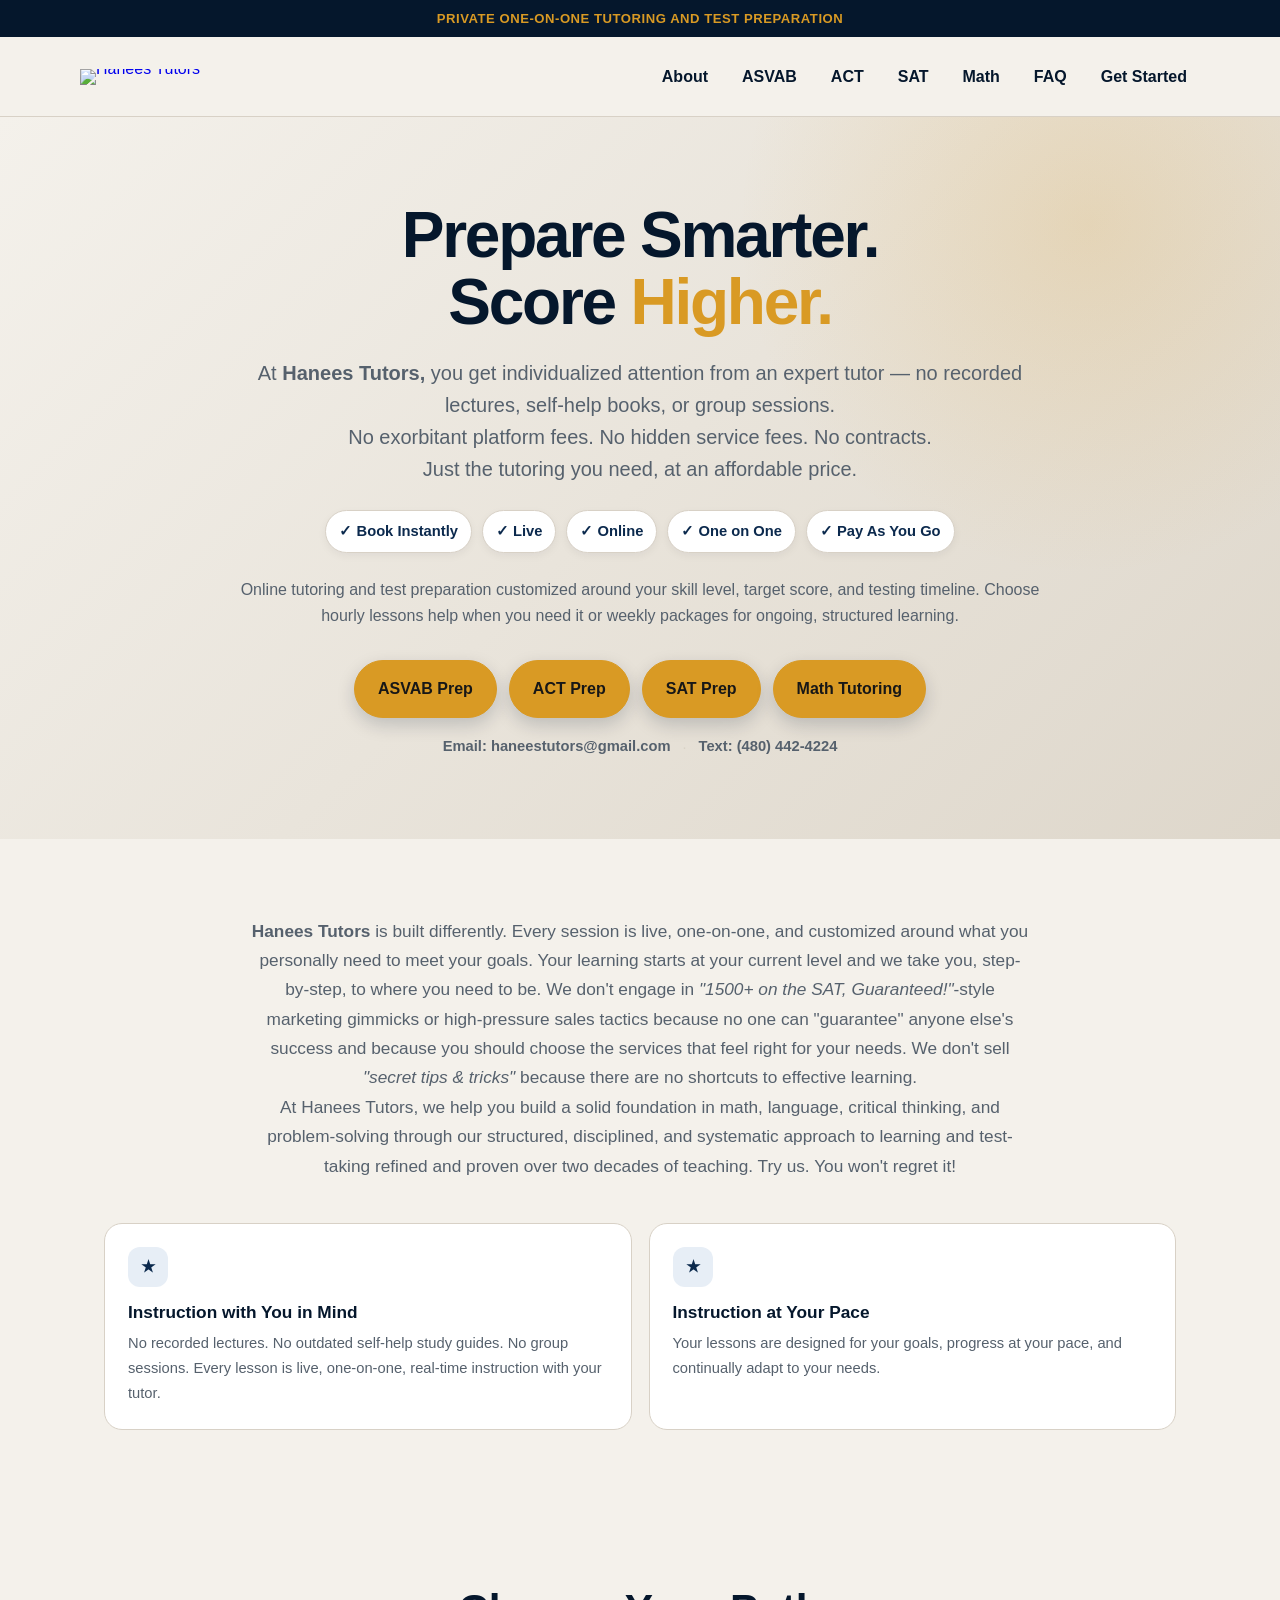
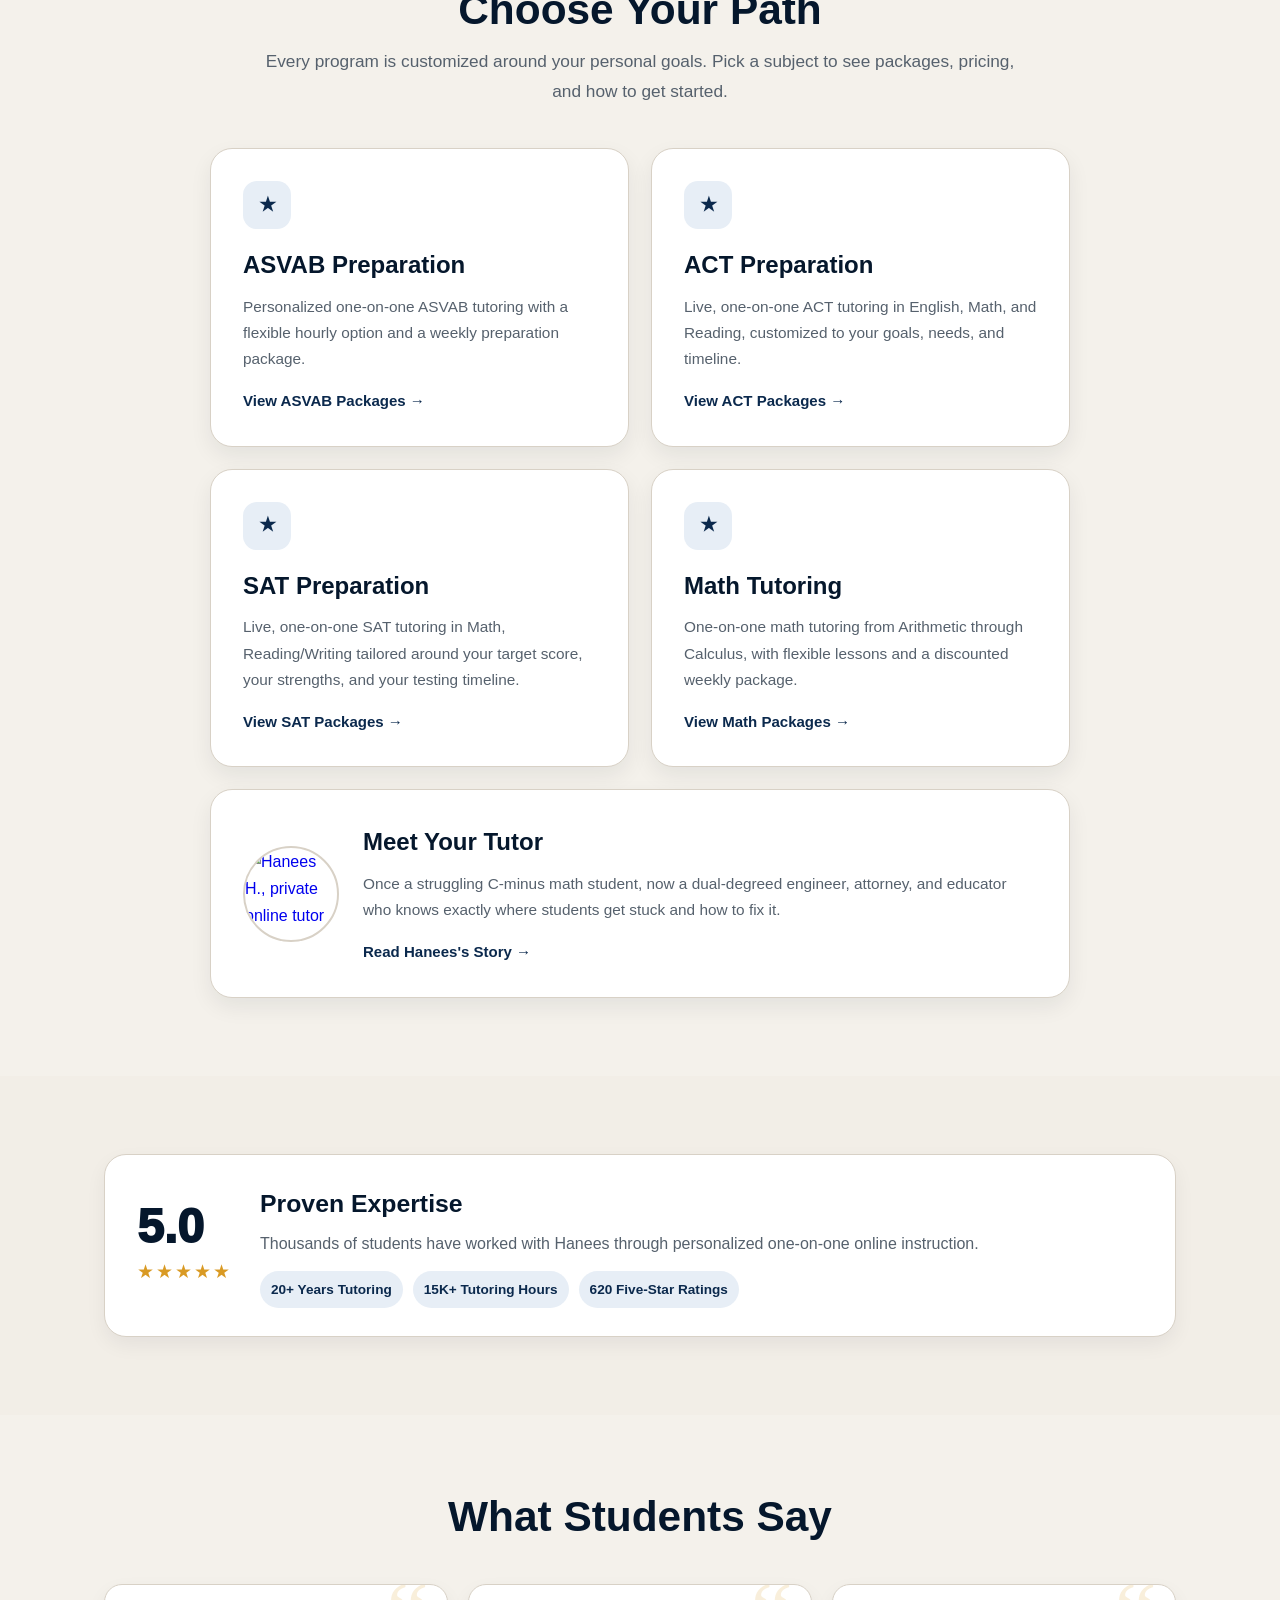
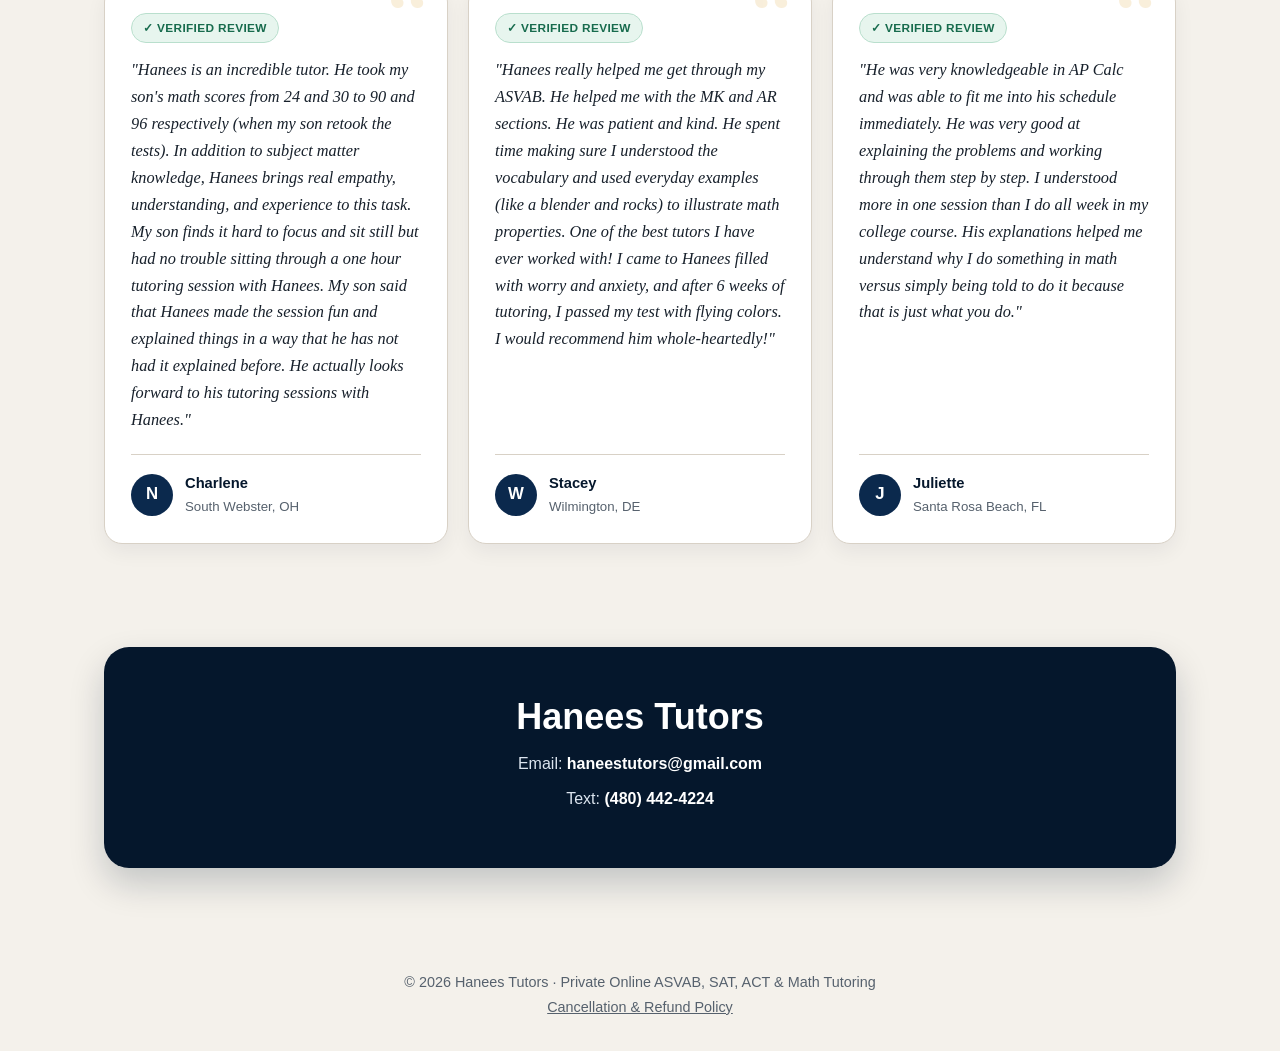
==== index.html @ 6ed156e1 "Update index.html" ====
<!DOCTYPE html>
<html lang="en">
<head>
<!-- Google tag (gtag.js) -->
<script async src="https://www.googletagmanager.com/gtag/js?id=G-X34HV6HW5H"></script>
<script>
  window.dataLayer = window.dataLayer || [];
  function gtag(){dataLayer.push(arguments);}
  gtag('js', new Date());

  gtag('config', 'G-X34HV6HW5H');
</script>

<meta charset="UTF-8">
<meta name="viewport" content="width=device-width,initial-scale=1">

<!-- Favicon -->
<link rel="icon" type="image/png" href="favicon.png" sizes="512x512">
<link rel="shortcut icon" href="favicon.png" type="image/png">
<link rel="apple-touch-icon" href="favicon.png">

<!-- Browser / mobile theme color -->
<meta name="theme-color" content="#05172c">

<title>Hanees Tutors | Private Online Test Prep &amp; Tutoring</title>

<meta name="description" content="Expert, customized one-on-one online tutoring for ASVAB, ACT, SAT, and Math, taught live by an experienced engineer, attorney, and educator.">

<meta name="robots" content="index, follow">
<meta name="author" content="Hanees H.">

<meta property="og:title" content="Hanees Tutors | Private Online Test Prep">
<meta property="og:description" content="Live, one-on-one online ASVAB, ACT, SAT, and Math preparation with personalized instruction and structured lessons.">
<meta property="og:type" content="website">
<meta property="og:url" content="https://haneestutors.com/">
<meta property="og:site_name" content="Hanees Tutors">
<meta property="og:image" content="https://haneestutors.com/profile.jpg">

<meta name="twitter:card" content="summary_large_image">
<meta name="twitter:title" content="Hanees Tutors |  Online Test Prep">
<meta name="twitter:description" content="Personalized one-on-one ASVAB, ACT, SAT, and Math preparation with structured courses designed to help students improve their scores.">

<script type="application/ld+json">
{
  "@context":"https://schema.org",
  "@type":"ProfessionalService",
  "name":"Hanees Tutors",
  "description":"Online one-on-one ASVAB, ACT, SAT, and Math tutoring and test preparation.",
  "image":"profile.jpg",
  "logo":"https://haneestutors.com/logo.png",
  "email":"haneestutors@gmail.com",
  "telephone":"+1-480-442-4224",
  "areaServed":"United States, Online",
  "founder":{
    "@type":"Person",
    "name":"Hanees H.",
    "jobTitle":"Tutor, Attorney, Engineer, Educator"
  }
}
</script>

<link rel="stylesheet" href="styles.css">

</head>

<body id="top">

<div class="top-banner">
Private One-on-One Tutoring and Test Preparation
</div>

<header>

<div class="container nav">

<a class="logo" href="index.html" aria-label="Hanees Tutors home">
<img src="logo.png" alt="Hanees Tutors">
</a>

<button class="nav-toggle" id="navToggle" aria-label="Toggle navigation menu" aria-expanded="false" aria-controls="siteNav">
<span></span>
<span></span>
<span></span>
</button>

<nav aria-label="Main navigation" id="siteNav">

<a href="about.html">About</a>
<a href="asvab.html">ASVAB</a>
<a href="act.html">ACT</a>
<a href="sat.html">SAT</a>
<a href="math.html">Math</a>
<a href="faq.html">FAQ</a>

<a href="#" class="booking-trigger" data-booking-modal="bookingModalConsult">
Get Started
</a>
</nav>
</div>
</header>

<main>


<!-- HERO -->

<section class="hero">

<div class="container hero-layout">

<div>

<h1>
Prepare Smarter.<br>
Score <span>Higher.</span>
</h1>

<p class="hero-lead">
At <b>Hanees Tutors,</b> you get individualized attention from an expert tutor — no recorded lectures, self-help books, or group sessions.<br>No exorbitant platform fees. No hidden service fees. No contracts.<br>Just the tutoring you need, at an affordable price.
</p>

<div class="hero-points">
<div class="hero-point">✓ Book Instantly</div>
<div class="hero-point">✓ Live</div>
<div class="hero-point">✓ Online</div>
<div class="hero-point">✓ One on One</div>
<div class="hero-point">✓ Pay As You Go</div>

</div>

<p class="hero-lead" style="font-size:1rem;">
Online tutoring and test preparation customized around your skill level, target score, and testing timeline. Choose hourly lessons help when you need it or weekly packages for ongoing, structured learning.</p>

<div class="hero-actions">

<a class="button gold" href="asvab.html">
ASVAB Prep
</a>

<a class="button gold" href="act.html">
ACT Prep
</a>
  
<a class="button gold" href="sat.html">
SAT Prep
</a>

<a class="button gold" href="math.html">
Math Tutoring
</a>

</div>

<div class="hero-contact-row">

<a class="hero-contact-link" href="mailto:haneestutors@gmail.com">
Email: haneestutors@gmail.com
</a>

<span class="hero-contact-divider">·</span>

<a class="hero-contact-link" href="tel:4804424224">
Text: (480) 442-4224
</a>

</div>

</div>

</div>

</section>


<!-- WHY US -->

<section class="why" id="why-us">

<div class="container">

<div class="section-heading">

<p>
<b>Hanees Tutors</b> is built differently. Every session is live, one-on-one, and customized around what you personally need to meet your goals. Your learning starts at your current level and we take you, step-by-step, to where you need to be. We don't engage in <i>"1500+ on the SAT, Guaranteed!"</i>-style marketing gimmicks or high-pressure sales tactics because no one can "guarantee" anyone else's success and because you should choose the services that feel right for your needs. We don't sell <i>"secret tips & tricks"</i> because there are no shortcuts to effective learning. <br> At Hanees Tutors, we help you build a solid foundation in math, language, critical thinking, and problem-solving through our structured, disciplined, and systematic approach to learning and test-taking refined and proven over two decades of teaching. Try us. You won't regret it!
</p>

</div>

<div class="why-grid">

<div class="why-card">

<div class="why-icon">★</div>

<h3>Instruction with You in Mind</h3>

<p>
No recorded lectures. No outdated self-help study guides. No group sessions. Every lesson is live, one-on-one, real-time instruction with your tutor.
</p>

</div>

<div class="why-card">

<div class="why-icon">★</div>

<h3>Instruction at Your Pace</h3>

<p>
Your lessons are designed for your goals, progress at your pace, and continually adapt to your needs.
</p>

</div>

</div>

</div>

</section>

<!-- SUBJECT LINKS -->

<section id="subjects">

<div class="container">

<div class="section-heading">

<h2>
Choose Your Path
</h2>

<p>
Every program is customized around your personal goals. Pick a subject to see packages, pricing, and how to get started.
</p>

</div>

<div class="subject-grid">

<a class="subject-card" href="asvab.html">

<div class="subject-icon">★</div>

<h3>ASVAB Preparation</h3>

<p>
Personalized one-on-one ASVAB tutoring with a flexible hourly option and a weekly preparation package.
</p>

<div class="subject-cta">View ASVAB Packages →</div>

</a>

<a class="subject-card" href="act.html">

<div class="subject-icon">★</div>

<h3>ACT Preparation</h3>

<p> Live, one-on-one ACT tutoring in English, Math, and Reading, customized to your goals, needs, and timeline. </p>

<div class="subject-cta">View ACT Packages →</div>

</a>

  
  
  <a class="subject-card" href="sat.html">

<div class="subject-icon">★</div>

<h3>SAT Preparation</h3>

<p>
Live, one-on-one SAT tutoring in Math, Reading/Writing tailored around your target score, your strengths, and your testing timeline.
</p>

<div class="subject-cta">View SAT Packages →</div>

</a>

<a class="subject-card" href="math.html">

<div class="subject-icon">★</div>

<h3>Math Tutoring</h3>

<p>
One-on-one math tutoring from Arithmetic through Calculus, with flexible lessons and a discounted weekly package.
</p>

<div class="subject-cta">View Math Packages →</div>

</a>

<a class="subject-card about-link-card" href="about.html">

<img src="profile.jpg" alt="Hanees H., private online tutor">

<div>
<h3>Meet Your Tutor</h3>
<p>
Once a struggling C-minus math student, now a dual-degreed engineer, attorney, and educator who knows exactly where students get stuck and how to fix it.
</p>
  
<div class="subject-cta">Read Hanees's Story →</div>
</div>

</a>

</div>

</div>

</section>


<!-- RESULTS -->

<section class="results">

<div class="container">

<div class="results-card">

<div>

<div class="rating">5.0</div>

<div class="stars" aria-label="Five star rating">
★★★★★
</div>

</div>

<div>

<h2>
Proven Expertise
</h2>

<p>
Thousands of students have worked with Hanees through personalized one-on-one online instruction.
</p>

<div class="stats">

  
<div class="stat">20+ Years Tutoring</div>
<div class="stat">15K+ Tutoring Hours</div>
<div class="stat">620 Five-Star Ratings</div>

</div>

</div>

</div>

</div>

</section>


<!-- TESTIMONIALS -->

<section class="testimonials">

<div class="container">

<div class="section-heading">

<h2>
What Students Say
</h2>

</div>

<div class="testimonial-grid">

<div class="testimonial-card">

<div class="testimonial-badge">✓ Verified Review</div>

<p class="testimonial-quote">
"Hanees is an incredible tutor. He took my son's math scores from 24 and 30 to 90 and 96 respectively (when my son retook the tests). In addition to subject matter knowledge, Hanees brings real empathy, understanding, and experience to this task. My son finds it hard to focus and sit still but had no trouble sitting through a one hour tutoring session with Hanees. My son said that Hanees made the session fun and explained things in a way that he has not had it explained before. He actually looks forward to his tutoring sessions with Hanees."
</p>

<div class="testimonial-footer">
<div class="testimonial-avatar">N</div>
<div>
<div class="testimonial-attribution">Charlene</div>
  <div class="testimonial-location">South Webster, OH</div>
</div>
</div>

</div>

<div class="testimonial-card">

<div class="testimonial-badge">✓ Verified Review</div>

<p class="testimonial-quote">
"Hanees really helped me get through my ASVAB. He helped me with the MK and AR sections. He was patient and kind. He spent time making sure I understood the vocabulary and used everyday examples (like a blender and rocks) to illustrate math properties. One of the best tutors I have ever worked with! I came to Hanees filled with worry and anxiety, and after 6 weeks of tutoring, I passed my test with flying colors. I would recommend him whole-heartedly!"
</p>

<div class="testimonial-footer">
<div class="testimonial-avatar">W</div>
<div>
<div class="testimonial-attribution">Stacey</div>
<div class="testimonial-location">Wilmington, DE</div>
</div>
</div>

</div>

<div class="testimonial-card">

<div class="testimonial-badge">✓ Verified Review</div>

<p class="testimonial-quote">
"He was very knowledgeable in AP Calc and was able to fit me into his schedule immediately. He was very good at explaining the problems and working through them step by step. I understood more in one session than I do all week in my college course. His explanations helped me understand why I do something in math versus simply being told to do it because that is just what you do."
</p>

<div class="testimonial-footer">
<div class="testimonial-avatar">J</div>
<div>
<div class="testimonial-attribution">Juliette</div>
<div class="testimonial-location">Santa Rosa Beach, FL</div>
</div>
</div>

</div>

</div>

</div>

</section>


<!-- CONTACT -->

<section id="contact" class="contact-section">

<div class="container">

<div class="contact">

<h2>
Hanees Tutors</h2>

<p>
Email:
<a href="mailto:haneestutors@gmail.com">
haneestutors@gmail.com
</a>
</p>

<p>
Text:
<a href="tel:4804424224">
(480) 442-4224
</a>
</p>

</div>

</div>

</section>

</main>


<footer>
© 2026 Hanees Tutors · Private Online ASVAB, SAT, ACT &amp; Math Tutoring
<br>
<a href="policy.html" style="color:var(--muted);text-decoration:underline;">Cancellation &amp; Refund Policy</a>
</footer>


<div id="booking-modal-root"></div>
<script src="script.js"></script>

</body>
</html>
---- styles.css ----
:root{
--bg:#f4f1eb;
--card:#ffffff;
--text:#17202b;
--muted:#56616d;
--navy:#0b294d;
--navy-dark:#05172c;
--blue-light:#e7eef6;
--border:#d8d1c6;
--gold:#d99a24;
--gold-light:#fff4d9;
--green:#176b4d;
--green-light:#e7f5ee;
--green-border:#b9dfcd;
--max:1120px;
}

*{
box-sizing:border-box;
margin:0;
padding:0;
}

html{
scroll-behavior:smooth;
}

body{
font-family:-apple-system,BlinkMacSystemFont,"Segoe UI",sans-serif;
background:var(--bg);
color:var(--text);
line-height:1.7;
}

body.modal-open{
overflow:hidden;
}

.container{
max-width:var(--max);
margin:auto;
padding:0 24px;
}


/* TOP BANNER */

.top-banner{
position:sticky;
top:0;
z-index:21;
background:var(--navy-dark);
color:var(--gold);
text-align:center;
font-size:.82rem;
line-height:1.3;
font-weight:900;
letter-spacing:.04em;
text-transform:uppercase;
padding:10px 16px;
}


/* HEADER */

header{
position:sticky;
top:38px;
background:rgba(244,241,235,.96);
backdrop-filter:blur(12px);
border-bottom:1px solid var(--border);
z-index:20;
}

.nav{
display:flex;
justify-content:space-between;
align-items:center;
padding:12px 0;
min-height:78px;
position:relative;
}

.logo{
display:inline-flex;
align-items:center;
flex-shrink:0;
text-decoration:none;
line-height:0;
}

.logo img{
display:block;
width:320px;
height:auto;
max-height:none;
object-fit:contain;
object-position:left center;
transition:opacity .2s ease,transform .2s ease;
}

.logo:hover img{
opacity:.88;
transform:translateY(-1px);
}

.nav-toggle{
display:none;
}

nav{
display:flex;
gap:8px;
align-items:center;
}

nav a{
text-decoration:none;
color:var(--navy-dark);
font-weight:700;
padding:9px 13px;
border-radius:999px;
transition:.2s ease;
}

nav a:hover,
nav a.active{
background:var(--navy);
color:white;
}


/* BUTTONS */

.button{
display:inline-flex;
align-items:center;
justify-content:center;
background:var(--navy);
color:white;
padding:14px 23px;
border-radius:999px;
text-decoration:none;
font-weight:800;
border:1px solid var(--navy);
box-shadow:0 7px 18px rgba(5,23,44,.18);
transition:.2s ease;
cursor:pointer;
}

.button:hover{
background:var(--navy-dark);
transform:translateY(-1px);
}

.button.gold{
background:var(--gold);
border-color:var(--gold);
color:#171717;
}

.button.gold:hover{
background:#c78919;
}

.button.secondary{
background:white;
color:var(--navy);
border-color:var(--navy);
box-shadow:none;
}


/* HERO */

.hero{
padding:86px 0 78px;
background:
radial-gradient(circle at 85% 15%,rgba(217,154,36,.18),transparent 28%),
linear-gradient(135deg,#f4f1eb 0%,#ded7cb 100%);
}

.hero-layout{
display:block;
text-align:center;
}

.hero > .container{
max-width:1200px;
}

.hero .hero-lead{
max-width:820px;
margin-left:auto;
margin-right:auto;
}

.hero .hero-points{
max-width:1050px;
justify-content:center;
}

.eyebrow{
display:inline-block;
background:var(--navy-dark);
color:var(--gold);
padding:7px 13px;
border-radius:999px;
font-size:.88rem;
font-weight:900;
letter-spacing:.04em;
text-transform:uppercase;
margin-bottom:18px;
}

.hero h1{
font-size:clamp(2.5rem,5vw,4.25rem);
line-height:1.04;
letter-spacing:-.035em;
color:var(--navy-dark);
margin-bottom:22px;
max-width:820px;
margin-left:auto;
margin-right:auto;
}

.hero h1 span{
color:var(--gold);
}

.hero-lead{
font-size:1.25rem;
line-height:1.6;
color:var(--muted);
max-width:820px;
margin-left:auto;
margin-right:auto;
margin-bottom:25px;
}

.hero-points{
display:flex;
flex-wrap:wrap;
gap:10px;
margin:24px auto;
justify-content:center;
}

.hero-point{
background:white;
border:1px solid var(--border);
padding:8px 13px;
border-radius:999px;
font-size:.92rem;
font-weight:800;
color:var(--navy);
box-shadow:0 3px 8px rgba(5,23,44,.05);
}


/* HERO BUTTON ROW */

.hero-actions{
display:flex;
align-items:stretch;
justify-content:center;
gap:12px;
margin-top:32px;
flex-wrap:nowrap;
}

.hero-actions .button{
white-space:nowrap;
}


/* SECONDARY CONTACT LINKS */

.hero-contact-row{
display:flex;
align-items:center;
justify-content:center;
gap:12px;
margin-top:16px;
flex-wrap:wrap;
}

.hero-contact-link{
color:var(--muted);
font-weight:700;
font-size:.92rem;
text-decoration:none;
border-bottom:1px solid transparent;
padding-bottom:1px;
transition:color .2s ease,border-color .2s ease;
}

.hero-contact-link:hover{
color:var(--navy);
border-bottom-color:var(--navy);
}

.hero-contact-divider{
color:var(--border);
font-size:.9rem;
}


/* GENERAL SECTIONS */

section{
padding:78px 0;
}

.section-heading{
text-align:center;
max-width:780px;
margin:0 auto 42px;
}

.section-heading h2{
font-size:clamp(2rem,4vw,2.65rem);
line-height:1.15;
color:var(--navy-dark);
margin-bottom:12px;
}

.section-heading p{
font-size:1.08rem;
color:var(--muted);
}


/* SUBJECT LINK CARDS (homepage) */

.subject-grid{
display:grid;
grid-template-columns:repeat(2,1fr);
gap:22px;
max-width:860px;
margin:0 auto;
}

.subject-card{
position:relative;
background:var(--card);
border:1px solid var(--border);
border-radius:22px;
padding:32px;
box-shadow:0 9px 22px rgba(5,23,44,.07);
text-decoration:none;
display:flex;
flex-direction:column;
transition:.2s ease;
}

.subject-card:hover{
transform:translateY(-4px);
box-shadow:0 16px 32px rgba(5,23,44,.12);
}

.subject-icon{
width:48px;
height:48px;
display:flex;
align-items:center;
justify-content:center;
background:var(--blue-light);
color:var(--navy);
border-radius:14px;
font-weight:950;
font-size:1.2rem;
margin-bottom:16px;
}

.subject-card h3{
font-size:1.5rem;
color:var(--navy-dark);
margin-bottom:8px;
}

.subject-card p{
color:var(--muted);
font-size:.96rem;
margin-bottom:16px;
flex:1;
}

.subject-card .subject-cta{
color:var(--navy);
font-weight:800;
font-size:.94rem;
}

.about-link-card{
grid-column:1 / -1;
display:flex;
flex-direction:row;
align-items:center;
gap:24px;
text-align:left;
}

.about-link-card img{
width:96px;
height:96px;
border-radius:50%;
object-fit:cover;
flex-shrink:0;
border:2px solid var(--border);
}

.about-link-card .subject-icon{
display:none;
}


/* PACKAGES */

.packages{
background:#fff;
border-top:1px solid var(--border);
border-bottom:1px solid var(--border);
}

.package-grid{
display:grid;
grid-template-columns:repeat(3,1fr);
gap:20px;
align-items:stretch;
}

.package{
position:relative;
background:var(--card);
border:1px solid var(--border);
border-radius:22px;
padding:28px;
box-shadow:0 9px 22px rgba(5,23,44,.07);
display:flex;
flex-direction:column;
}

.package.featured{
border:2px solid var(--gold);
box-shadow:0 14px 30px rgba(217,154,36,.17);
transform:translateY(-8px);
}

.package-badge{
position:absolute;
top:-14px;
left:24px;
background:var(--gold);
color:#151515;
padding:6px 13px;
border-radius:999px;
font-size:.78rem;
font-weight:900;
text-transform:uppercase;
letter-spacing:.04em;
}

.package-label{
color:var(--navy);
font-size:.86rem;
font-weight:900;
text-transform:uppercase;
letter-spacing:.05em;
margin-bottom:7px;
}

.package h3{
font-size:1.55rem;
line-height:1.2;
color:var(--navy-dark);
margin-bottom:10px;
}

.price{
font-size:2.7rem;
font-weight:950;
line-height:1;
color:var(--navy-dark);
margin:15px 0 4px;
}

.price-note{
color:var(--muted);
font-size:.9rem;
margin-bottom:18px;
}

.package-description{
color:var(--muted);
font-size:.97rem;
margin-bottom:20px;
min-height:76px;
}

.package ul{
list-style:none;
margin:0 0 24px;
flex:1;
}

.package li{
position:relative;
padding-left:25px;
margin-bottom:10px;
font-size:.94rem;
color:var(--text);
}

.package li::before{
content:"✓";
position:absolute;
left:0;
top:0;
font-weight:900;
color:var(--green);
}

.package .button{
text-align:center;
width:100%;
}


/* SAVINGS */

.savings{
display:inline-block;
align-self:flex-start;
background:var(--green-light);
color:var(--green);
border:1px solid var(--green-border);
padding:6px 11px;
border-radius:999px;
font-size:.82rem;
font-weight:900;
margin:7px 0 12px;
}

.hourly-comparison{
color:var(--muted);
font-size:.82rem;
line-height:1.4;
margin-top:4px;
}


/* WHY */

.why{
background:var(--bg);
}

.why-grid{
display:grid;
grid-template-columns:repeat(auto-fit,minmax(210px,1fr));
gap:17px;
}

.why-card{
background:white;
border:1px solid var(--border);
border-radius:18px;
padding:23px;
}

.why-icon{
width:40px;
height:40px;
display:flex;
align-items:center;
justify-content:center;
background:var(--blue-light);
color:var(--navy);
border-radius:12px;
font-weight:950;
margin-bottom:14px;
}

.why-card h3{
font-size:1.08rem;
line-height:1.3;
color:var(--navy-dark);
margin-bottom:8px;
}

.why-card p{
font-size:.92rem;
color:var(--muted);
}

.why-card ul{
list-style:disc;
padding-left:1.1em;
margin-top:2px;
}

.why-card li{
font-size:.92rem;
color:var(--muted);
margin-bottom:2px;
}

#courses .why-grid{
grid-template-columns:repeat(3,1fr);
}


/* TWO CARD GRIDS */

.package-grid.package-grid-two{
grid-template-columns:repeat(2,minmax(0,1fr));
max-width:900px;
margin-left:auto;
margin-right:auto;
}


/* START HERE */

.start-here-section{
padding:64px 0 40px;
}

.start-here-grid{
display:grid;
grid-template-columns:repeat(2,minmax(0,1fr));
gap:20px;
max-width:900px;
margin:0 auto;
align-items:stretch;
}

.start-here-card{
position:relative;
background:var(--card);
border:1px solid var(--border);
border-radius:22px;
padding:28px;
box-shadow:0 9px 22px rgba(5,23,44,.07);
display:flex;
flex-direction:column;
}

.start-here-card.featured{
border:2px solid var(--gold);
box-shadow:0 14px 30px rgba(217,154,36,.17);
}

.start-here-card ul{
list-style:none;
margin:0 0 24px;
flex:1;
}

.start-here-card li{
position:relative;
padding-left:25px;
margin-bottom:10px;
font-size:.94rem;
color:var(--text);
}

.start-here-card li::before{
content:"✓";
position:absolute;
left:0;
top:0;
font-weight:900;
color:var(--green);
}

.start-here-card .button{
text-align:center;
width:100%;
}

.policy-note{
text-align:center;
font-size:.78rem;
color:var(--muted);
margin-top:10px;
line-height:1.4;
}

.policy-note a{
color:var(--navy);
text-decoration:underline;
}

.modal-policy-note{
text-align:center;
font-size:.85rem;
color:var(--muted);
margin-bottom:18px;
line-height:1.4;
}

.modal-policy-note a{
color:var(--navy);
font-weight:700;
text-decoration:underline;
}


/* RESULTS */

.results{
background:#f2eee7;
}

.results-card{
background:white;
border:1px solid var(--border);
border-radius:22px;
padding:28px 32px;
display:grid;
grid-template-columns:auto 1fr;
gap:28px;
align-items:center;
box-shadow:0 8px 20px rgba(5,23,44,.06);
}

.rating{
font-size:3rem;
font-weight:950;
line-height:1;
color:var(--navy-dark);
}

.stars{
color:var(--gold);
font-size:1.2rem;
letter-spacing:2px;
margin-top:5px;
}

.results h2{
font-size:1.55rem;
color:var(--navy-dark);
margin-bottom:5px;
}

.results p{
color:var(--muted);
}

.stats{
display:flex;
flex-wrap:wrap;
gap:10px;
margin-top:14px;
}

.stat{
background:var(--blue-light);
color:var(--navy);
padding:7px 11px;
border-radius:999px;
font-size:.85rem;
font-weight:800;
}


/* ABOUT */

.about{
background:#fff;
border-top:1px solid var(--border);
border-bottom:1px solid var(--border);
}

.about-grid{
display:grid;
grid-template-columns:.75fr 1.25fr;
gap:55px;
align-items:start;
}

.about-summary{
background:var(--navy-dark);
color:white;
border-radius:23px;
padding:30px;
position:sticky;
top:100px;
}

.about-summary h2{
color:white;
font-size:1.8rem;
line-height:1.2;
margin-bottom:14px;
}

.about-summary p{
color:#dce5ef;
}

.tutor-photo{
width:100%;
max-width:270px;
display:block;
margin:24px auto 22px;
border-radius:20px;
border:1px solid rgba(255,255,255,.18);
box-shadow:0 10px 25px rgba(0,0,0,.22);
}

.tutor-name{
text-align:center;
font-size:1.55rem;
font-weight:900;
color:white;
margin-bottom:3px;
}

.tutor-title{
text-align:center;
color:#dce5ef;
font-weight:800;
margin-bottom:18px;
}

.credentials{
margin-top:22px;
display:grid;
gap:9px;
}

.credential{
background:rgba(255,255,255,.09);
padding:10px 12px;
border-radius:10px;
font-size:.9rem;
font-weight:700;
}

.about-copy h2{
font-size:2.2rem;
color:var(--navy-dark);
margin-bottom:20px;
}

.about-copy p{
color:var(--muted);
margin-bottom:18px;
}

.about-cta-row{
display:flex;
gap:12px;
flex-wrap:wrap;
margin-top:10px;
}


/* TUTOR STRIP (compact about teaser on subject pages) */

.tutor-strip-section{
background:#fff;
border-top:1px solid var(--border);
border-bottom:1px solid var(--border);
padding:56px 0;
}

.tutor-strip{
background:var(--card);
border:1px solid var(--border);
border-radius:22px;
padding:26px 32px;
display:flex;
align-items:center;
gap:24px;
box-shadow:0 9px 22px rgba(5,23,44,.07);
}

.tutor-strip img{
width:88px;
height:88px;
border-radius:50%;
object-fit:cover;
flex-shrink:0;
border:2px solid var(--border);
}

.tutor-strip-info{
flex:1;
}

.tutor-strip-info h3{
font-size:1.2rem;
color:var(--navy-dark);
margin-bottom:2px;
}

.tutor-strip-title{
color:var(--navy);
font-weight:800;
font-size:.88rem;
margin-bottom:7px;
}

.tutor-strip-info p{
color:var(--muted);
font-size:.94rem;
}

.tutor-strip .button{
flex-shrink:0;
white-space:nowrap;
}

@media(max-width:700px){

.tutor-strip{
flex-direction:column;
text-align:center;
padding:28px 22px;
}

}


/* TESTIMONIALS */

.testimonials{
background:var(--bg);
}

.testimonial-grid{
display:grid;
grid-template-columns:repeat(auto-fit,minmax(280px,1fr));
gap:20px;
}

.testimonial-card{
position:relative;
background:white;
border:1px solid var(--border);
border-radius:18px;
padding:28px 26px 24px;
box-shadow:0 8px 20px rgba(5,23,44,.06);
display:flex;
flex-direction:column;
overflow:hidden;
}

.testimonial-card::before{
content:"\201C";
position:absolute;
top:-18px;
right:18px;
font-family:Georgia,"Times New Roman",serif;
font-size:6rem;
line-height:1;
color:var(--gold);
opacity:.16;
pointer-events:none;
}

.testimonial-badge{
display:inline-flex;
align-items:center;
gap:5px;
align-self:flex-start;
background:var(--green-light);
color:var(--green);
border:1px solid var(--green-border);
padding:4px 11px;
border-radius:999px;
font-size:.74rem;
font-weight:900;
text-transform:uppercase;
letter-spacing:.03em;
margin-bottom:14px;
}

.testimonial-stars{
color:var(--gold);
font-size:.95rem;
letter-spacing:2px;
margin-bottom:12px;
}

.testimonial-quote{
position:relative;
color:var(--text);
font-family:Georgia,"Times New Roman",serif;
font-style:italic;
font-size:1.02rem;
line-height:1.65;
margin-bottom:20px;
flex:1;
}

.testimonial-footer{
display:flex;
align-items:center;
gap:12px;
margin-top:auto;
padding-top:16px;
border-top:1px solid var(--border);
}

.testimonial-avatar{
width:42px;
height:42px;
border-radius:50%;
background:var(--navy);
color:white;
display:flex;
align-items:center;
justify-content:center;
font-family:-apple-system,BlinkMacSystemFont,"Segoe UI",sans-serif;
font-style:normal;
font-weight:900;
font-size:1.05rem;
flex-shrink:0;
}

.testimonial-attribution{
font-family:-apple-system,BlinkMacSystemFont,"Segoe UI",sans-serif;
font-style:normal;
font-weight:800;
color:var(--navy-dark);
font-size:.92rem;
}

.testimonial-location{
font-family:-apple-system,BlinkMacSystemFont,"Segoe UI",sans-serif;
font-style:normal;
color:var(--muted);
font-size:.83rem;
}


/* FAQ */

.faq{
background:#fff;
}

.faq-list{
max-width:850px;
margin:auto;
}

.faq-item{
background:var(--bg);
border:1px solid var(--border);
border-radius:15px;
padding:0;
margin-bottom:13px;
overflow:hidden;
}

.faq-item summary{
list-style:none;
cursor:pointer;
padding:20px 23px;
color:var(--navy-dark);
font-size:1.08rem;
font-weight:700;
display:flex;
justify-content:space-between;
align-items:center;
gap:14px;
}

.faq-item summary::-webkit-details-marker{
display:none;
}

.faq-item summary::after{
content:"+";
font-size:1.5rem;
font-weight:400;
line-height:1;
color:var(--navy);
flex-shrink:0;
}

.faq-item[open] summary::after{
content:"−";
}

.faq-item p{
color:var(--muted);
font-size:.95rem;
padding:0 23px 20px;
}


/* CONTACT */

.contact-section{
padding-top:25px;
padding-bottom:70px;
}

.contact{
background:var(--navy-dark);
color:white;
border-radius:25px;
padding:48px;
text-align:center;
box-shadow:0 16px 35px rgba(5,23,44,.2);
}

.contact h2{
color:white;
font-size:2.25rem;
line-height:1.2;
margin-bottom:12px;
}

.contact p{
color:#dce5ef;
margin:8px 0;
}

.contact a{
color:white;
font-weight:800;
text-decoration:none;
}

.actions{
margin-top:25px;
display:flex;
gap:13px;
flex-wrap:wrap;
}

.contact .actions{
justify-content:center;
}

.contact .button{
background:var(--gold);
border-color:var(--gold);
color:#171717;
box-shadow:none;
}


/* INTAKE MODAL */

.modal{
position:fixed;
inset:0;
z-index:1000;
display:flex;
align-items:center;
justify-content:center;
padding:25px;
background:rgba(5,23,44,.72);
backdrop-filter:blur(7px);
opacity:0;
visibility:hidden;
pointer-events:none;
transition:opacity .25s ease,visibility .25s ease;
}

.modal.active{
opacity:1;
visibility:visible;
pointer-events:auto;
}

.modal-content{
position:relative;
width:min(850px,100%);
max-height:92vh;
overflow-y:auto;
background:white;
border:1px solid #c8d5e3;
border-radius:24px;
padding:38px;
box-shadow:0 25px 70px rgba(0,0,0,.30);
}

.tidycal-embed{
min-height:600px;
}

.modal-close{
position:absolute;
top:14px;
right:16px;
width:42px;
height:42px;
border:0;
border-radius:50%;
background:var(--blue-light);
color:var(--navy-dark);
font-size:1.8rem;
cursor:pointer;
}

.intake-header{
text-align:center;
margin-bottom:30px;
padding-right:25px;
}

.intake-header h2{
font-size:2.25rem;
line-height:1.2;
color:var(--navy-dark);
margin-bottom:10px;
}

.intake-header p{
color:var(--muted);
}

.form-row{
display:grid;
grid-template-columns:1fr 1fr;
gap:18px;
}

.form-group{
margin-bottom:18px;
}

.form-group label{
display:block;
font-weight:800;
color:var(--navy-dark);
font-size:.92rem;
margin-bottom:6px;
}

.form-group input,
.form-group select,
.form-group textarea{
width:100%;
padding:12px 14px;
font:inherit;
color:var(--text);
background:#fff;
border:1px solid var(--border);
border-radius:10px;
}

.form-group textarea{
min-height:125px;
resize:vertical;
}

.required{
color:#b42318;
}

.form-submit{
text-align:center;
margin-top:10px;
}

.form-note{
text-align:center;
font-size:.84rem;
color:var(--muted);
margin-top:15px;
}

.selected-package{
background:var(--gold-light);
border:1px solid #ead49a;
border-radius:12px;
padding:13px 15px;
margin-bottom:22px;
color:#4d3b0d;
font-size:.92rem;
font-weight:800;
}


/* FOOTER */

footer{
padding:32px 24px;
text-align:center;
color:var(--muted);
font-size:.9rem;
}


/* RESPONSIVE */

@media(max-width:900px){

.package-grid{
grid-template-columns:1fr;
max-width:600px;
margin:auto;
}

.package.featured{
transform:none;
}

.about-grid{
grid-template-columns:1fr;
}

.about-summary{
position:static;
}

.subject-grid{
grid-template-columns:1fr;
}

.about-link-card{
flex-direction:column;
text-align:center;
}

}

@media(max-width:760px){

.hero-actions{
flex-wrap:wrap;
}

.hero-actions .button{
flex:1 1 auto;
}

.package-grid.package-grid-two,
.start-here-grid{
grid-template-columns:1fr;
}

#courses .why-grid{
grid-template-columns:1fr 1fr;
}

.form-row{
grid-template-columns:1fr;
gap:0;
}

}

@media(max-width:700px){

.top-banner{
font-size:.7rem;
padding:8px 10px;
}

header{
top:32px;
}

.logo img{
width:260px;
max-height:none;
}

nav{
display:none;
position:absolute;
top:100%;
left:0;
right:0;
flex-direction:column;
align-items:stretch;
gap:2px;
background:var(--bg);
border:1px solid var(--border);
border-top:none;
border-radius:0 0 16px 16px;
padding:10px 14px 18px;
box-shadow:0 16px 30px rgba(5,23,44,.12);
z-index:30;
}

nav.nav-open{
display:flex;
}

nav a{
padding:13px 14px;
border-radius:10px;
}

.nav-toggle{
display:flex;
flex-direction:column;
justify-content:center;
align-items:center;
gap:5px;
width:40px;
height:40px;
border:1px solid var(--border);
border-radius:10px;
background:white;
cursor:pointer;
padding:0;
flex-shrink:0;
}

.nav-toggle span{
display:block;
width:20px;
height:2px;
background:var(--navy-dark);
border-radius:2px;
transition:transform .2s ease,opacity .2s ease;
}

.nav-toggle[aria-expanded="true"] span:nth-child(1){
transform:translateY(7px) rotate(45deg);
}

.nav-toggle[aria-expanded="true"] span:nth-child(2){
opacity:0;
}

.nav-toggle[aria-expanded="true"] span:nth-child(3){
transform:translateY(-7px) rotate(-45deg);
}

.hero{
padding:58px 0;
}

.hero h1{
font-size:2.55rem;
}

.hero-lead{
font-size:1.08rem;
}

section{
padding:60px 0;
}

.results-card{
grid-template-columns:1fr;
gap:15px;
}

#courses .why-grid{
grid-template-columns:1fr;
}

.contact{
padding:34px 22px;
}

.modal{
padding:10px;
align-items:flex-start;
}

.modal-content{
max-height:96vh;
margin-top:10px;
padding:27px 20px 25px;
border-radius:20px;
}

}

@media(max-width:600px){

.logo img{
width:220px;
max-height:none;
}

.hero-actions{
flex-direction:column;
align-items:stretch;
}

.hero-actions .button{
width:100%;
}

}

@media(prefers-reduced-motion:reduce){

html{
scroll-behavior:auto;
}

*{
transition:none !important;
}

}
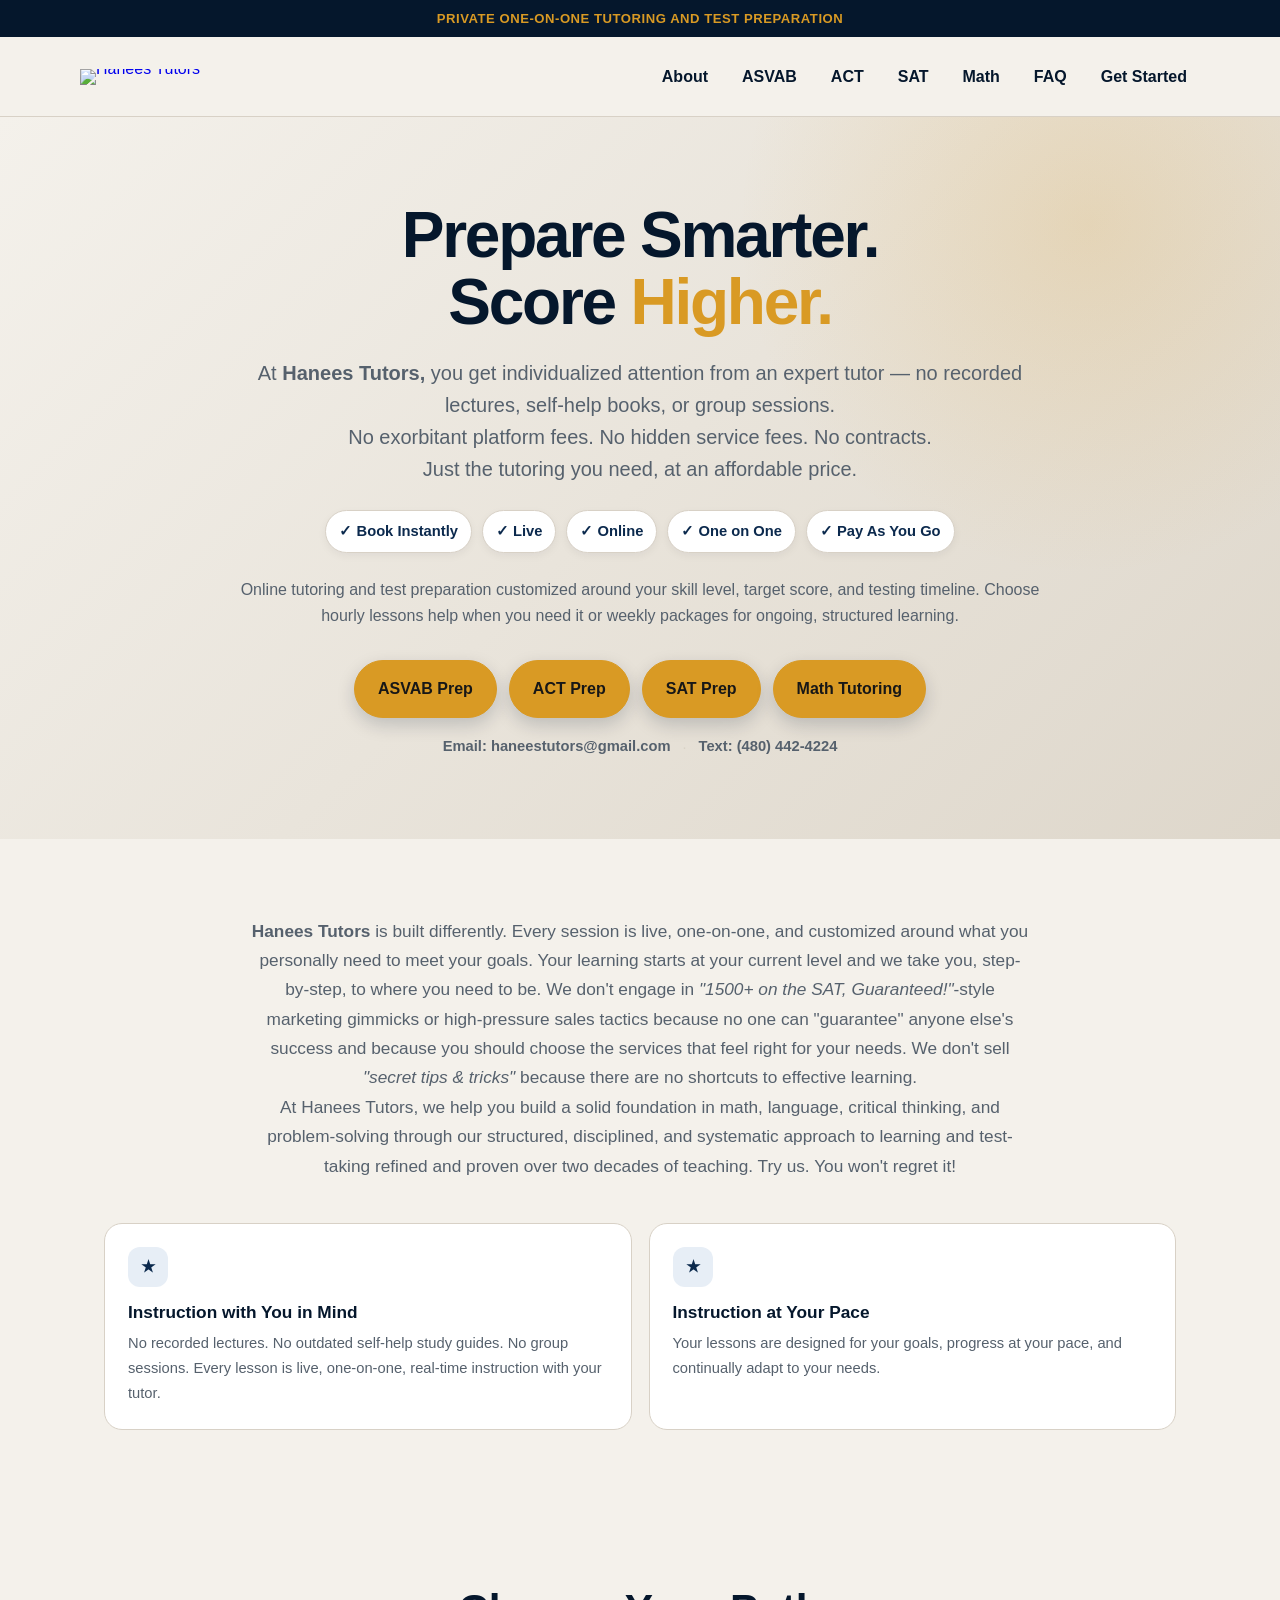
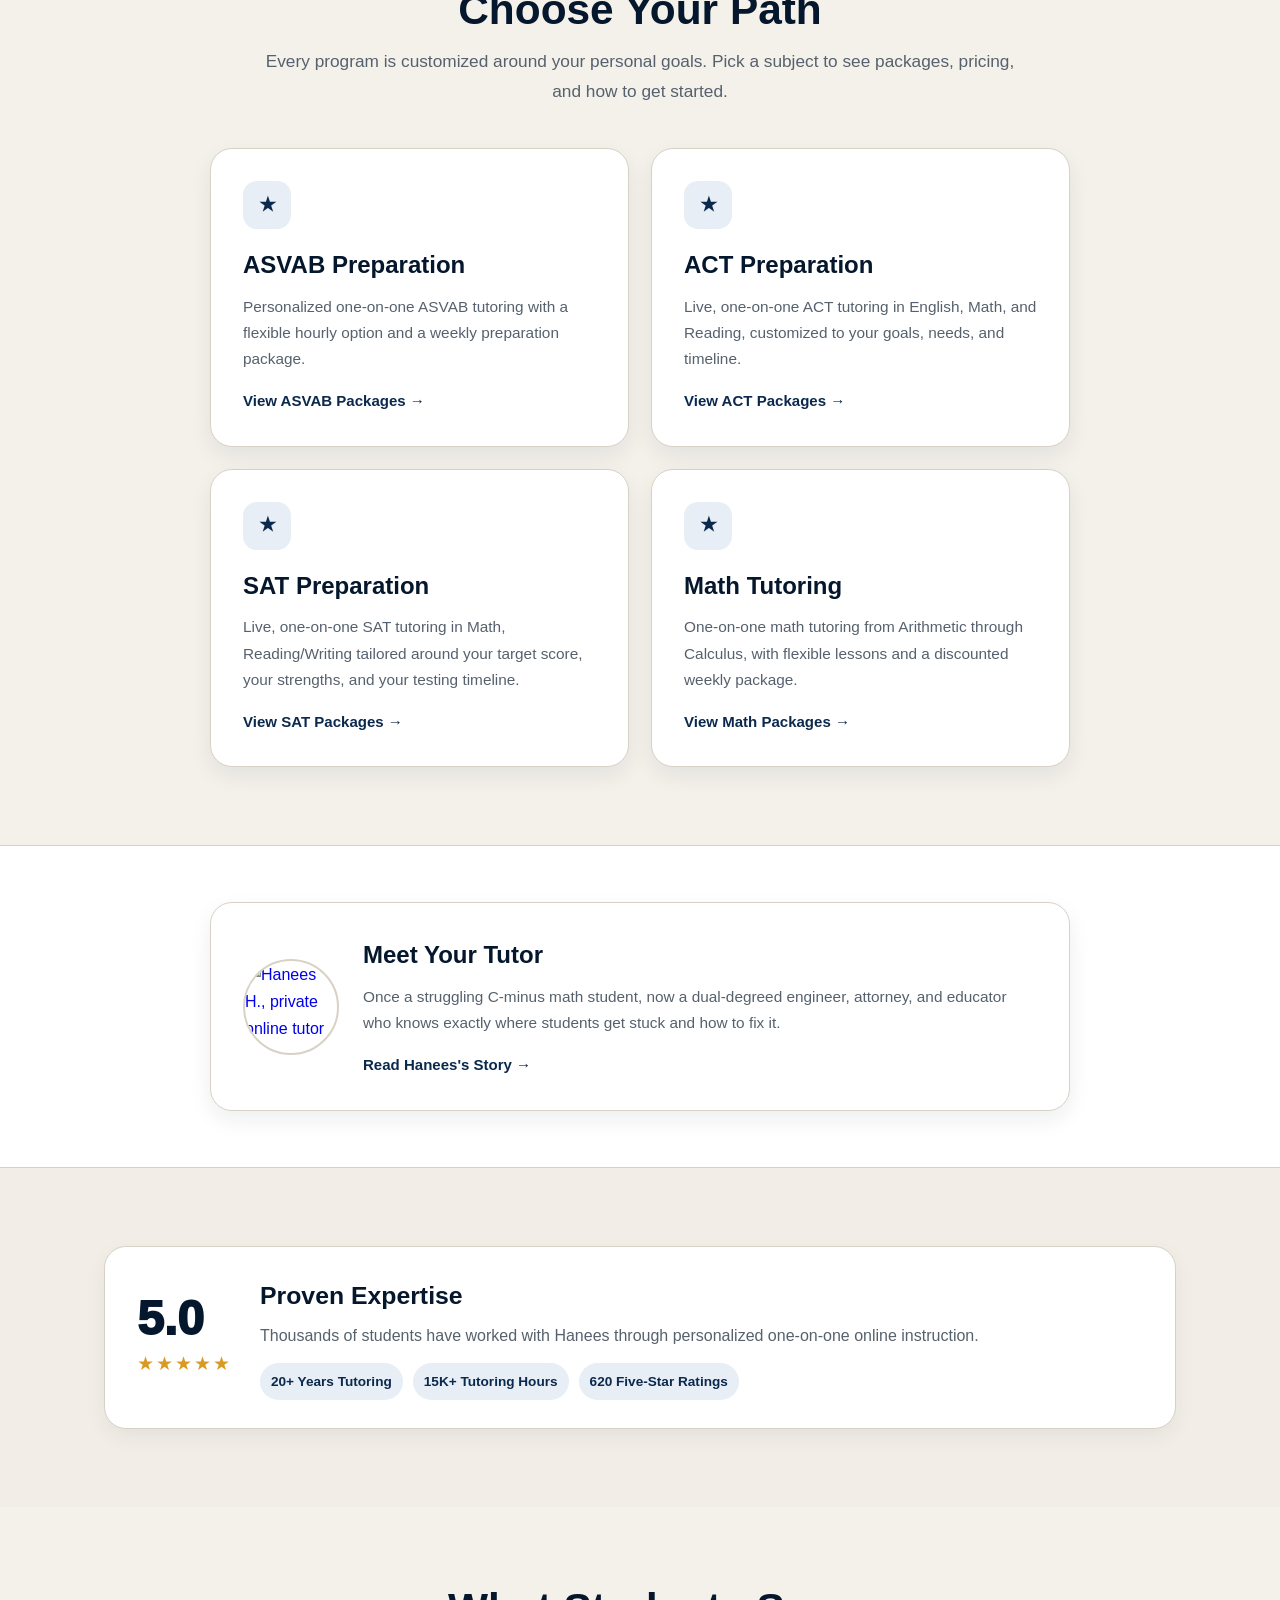
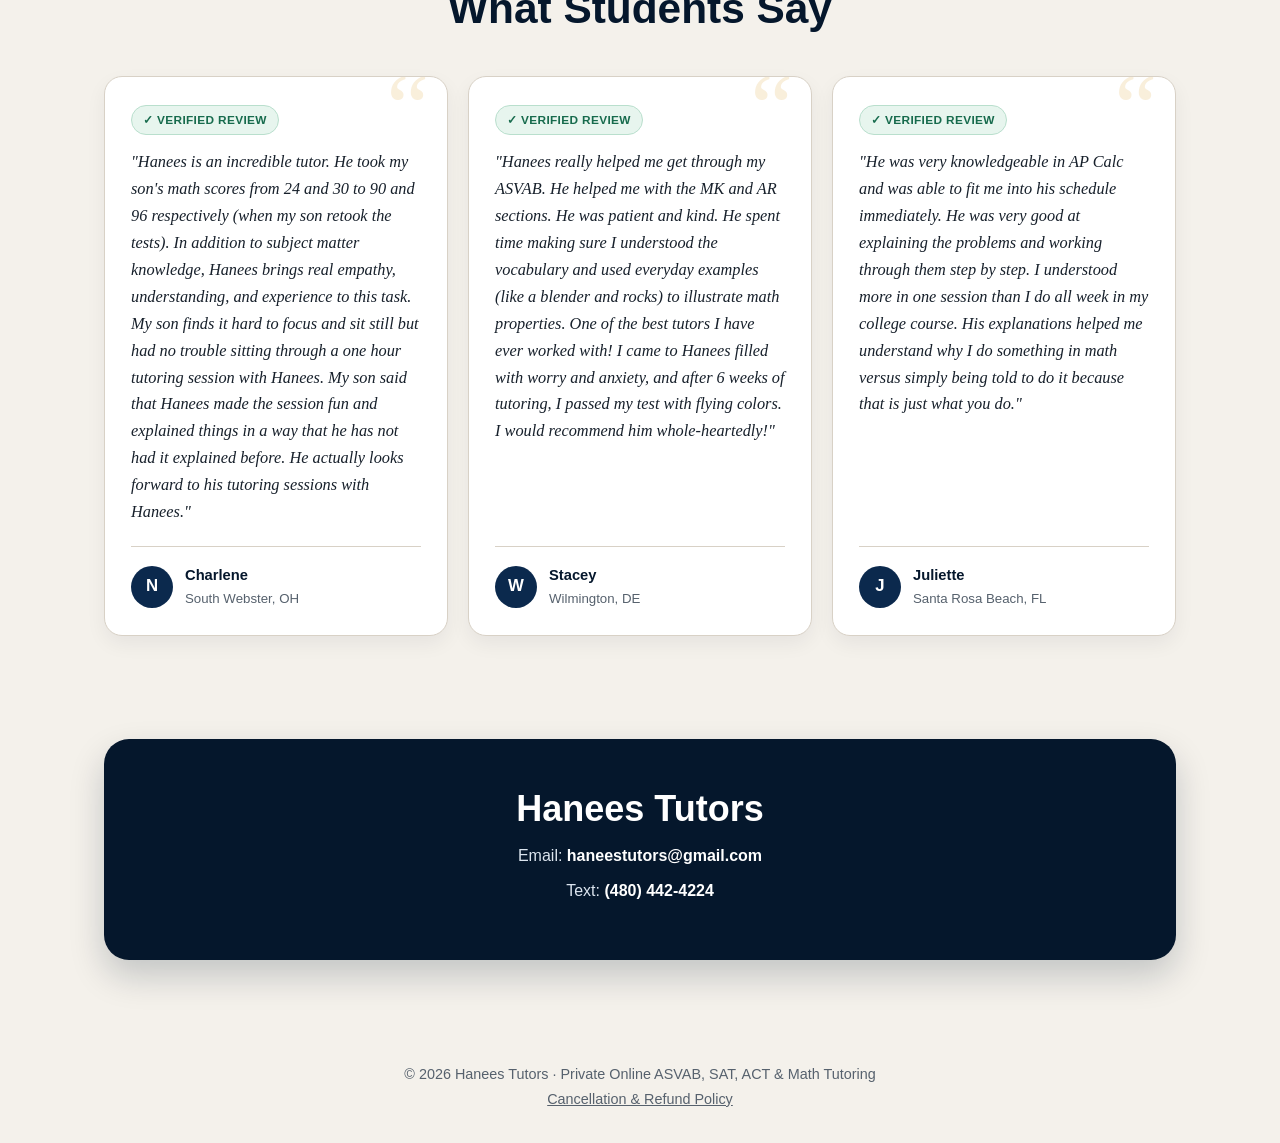
==== commit 115c5b30: "Update index.html" ====
--- a/index.html
+++ b/index.html
@@ -264,9 +264,7 @@
 
 </a>
 
-  
-  
-  <a class="subject-card" href="sat.html">
+<a class="subject-card" href="sat.html">
 
 <div class="subject-icon">★</div>
 
@@ -294,6 +292,21 @@
 
 </a>
 
+</div>
+
+</div>
+
+</section>
+
+
+<!-- MEET YOUR TUTOR -->
+
+<section style="background:#fff;border-top:1px solid var(--border);border-bottom:1px solid var(--border);padding:56px 0;">
+
+<div class="container">
+
+<div style="max-width:860px;margin:0 auto;">
+
 <a class="subject-card about-link-card" href="about.html">
 
 <img src="profile.jpg" alt="Hanees H., private online tutor">
@@ -303,7 +316,7 @@
 <p>
 Once a struggling C-minus math student, now a dual-degreed engineer, attorney, and educator who knows exactly where students get stuck and how to fix it.
 </p>
-  
+
 <div class="subject-cta">Read Hanees's Story →</div>
 </div>
 
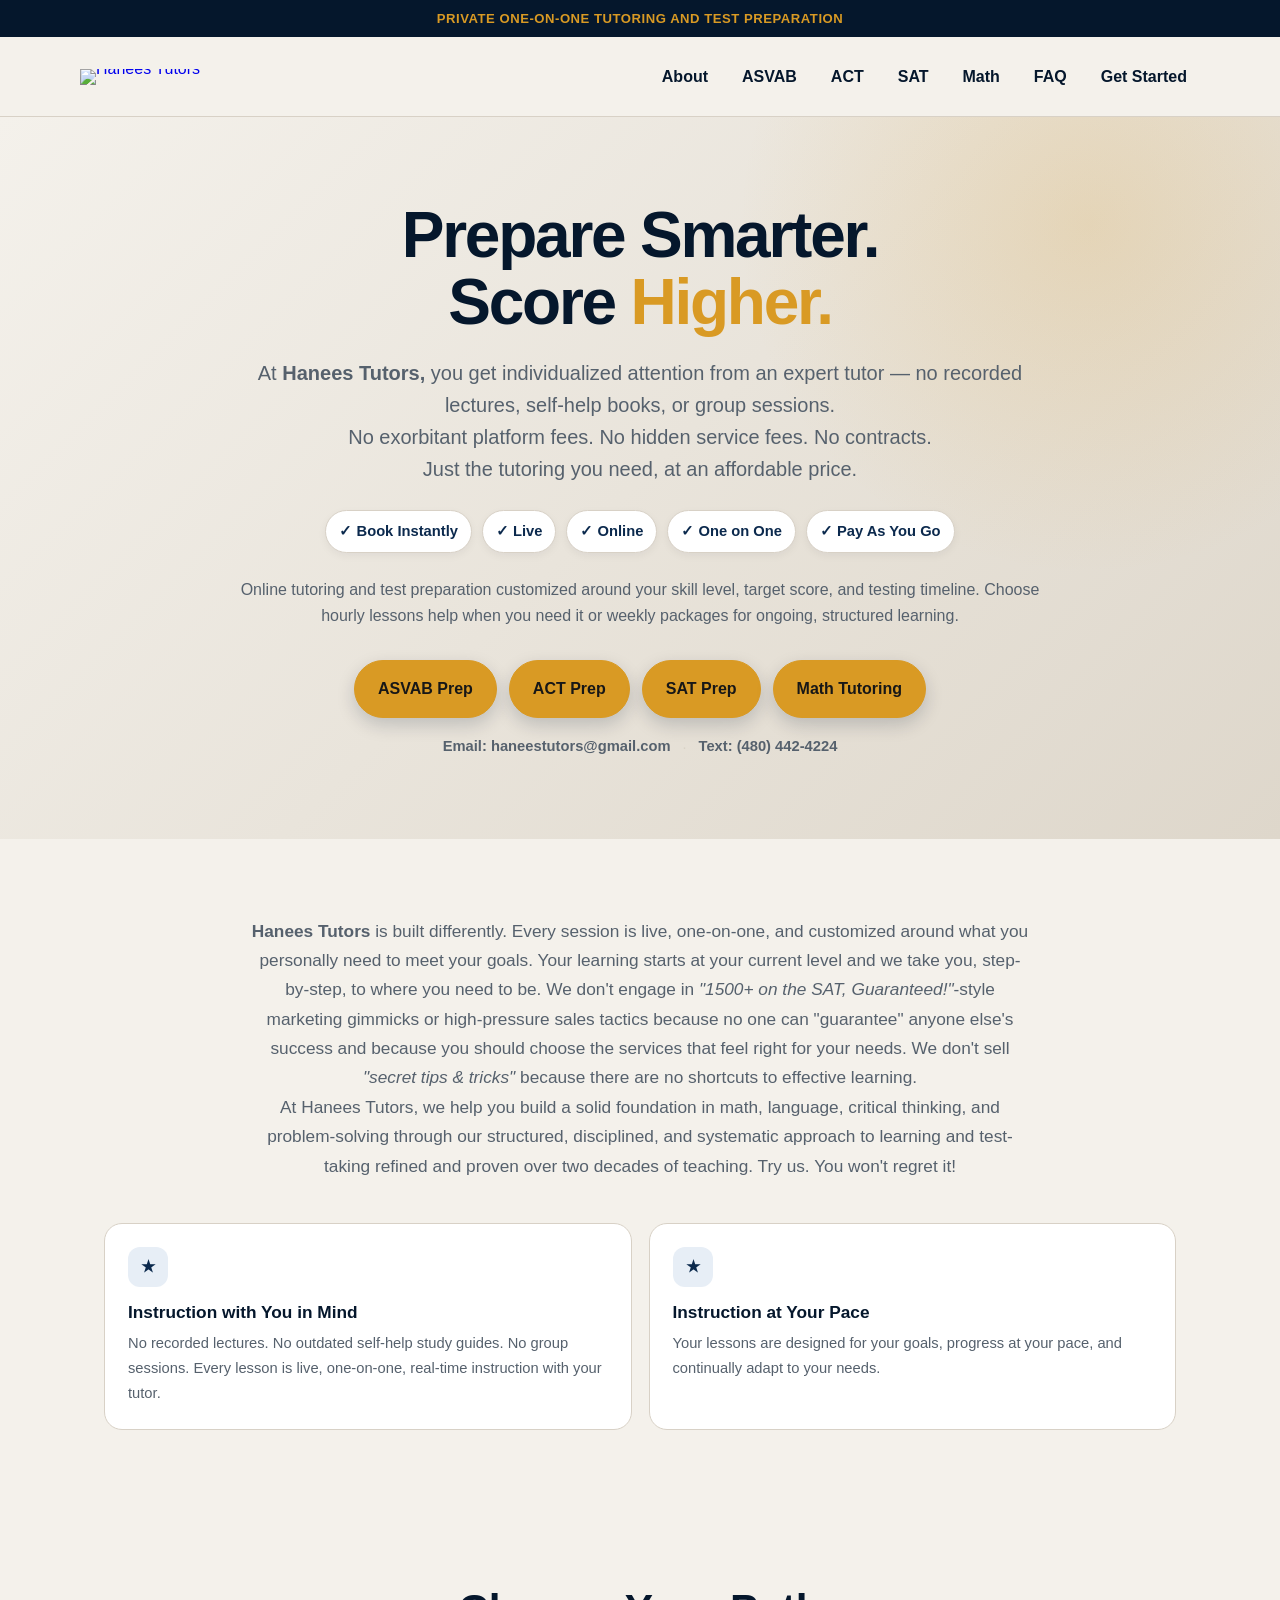
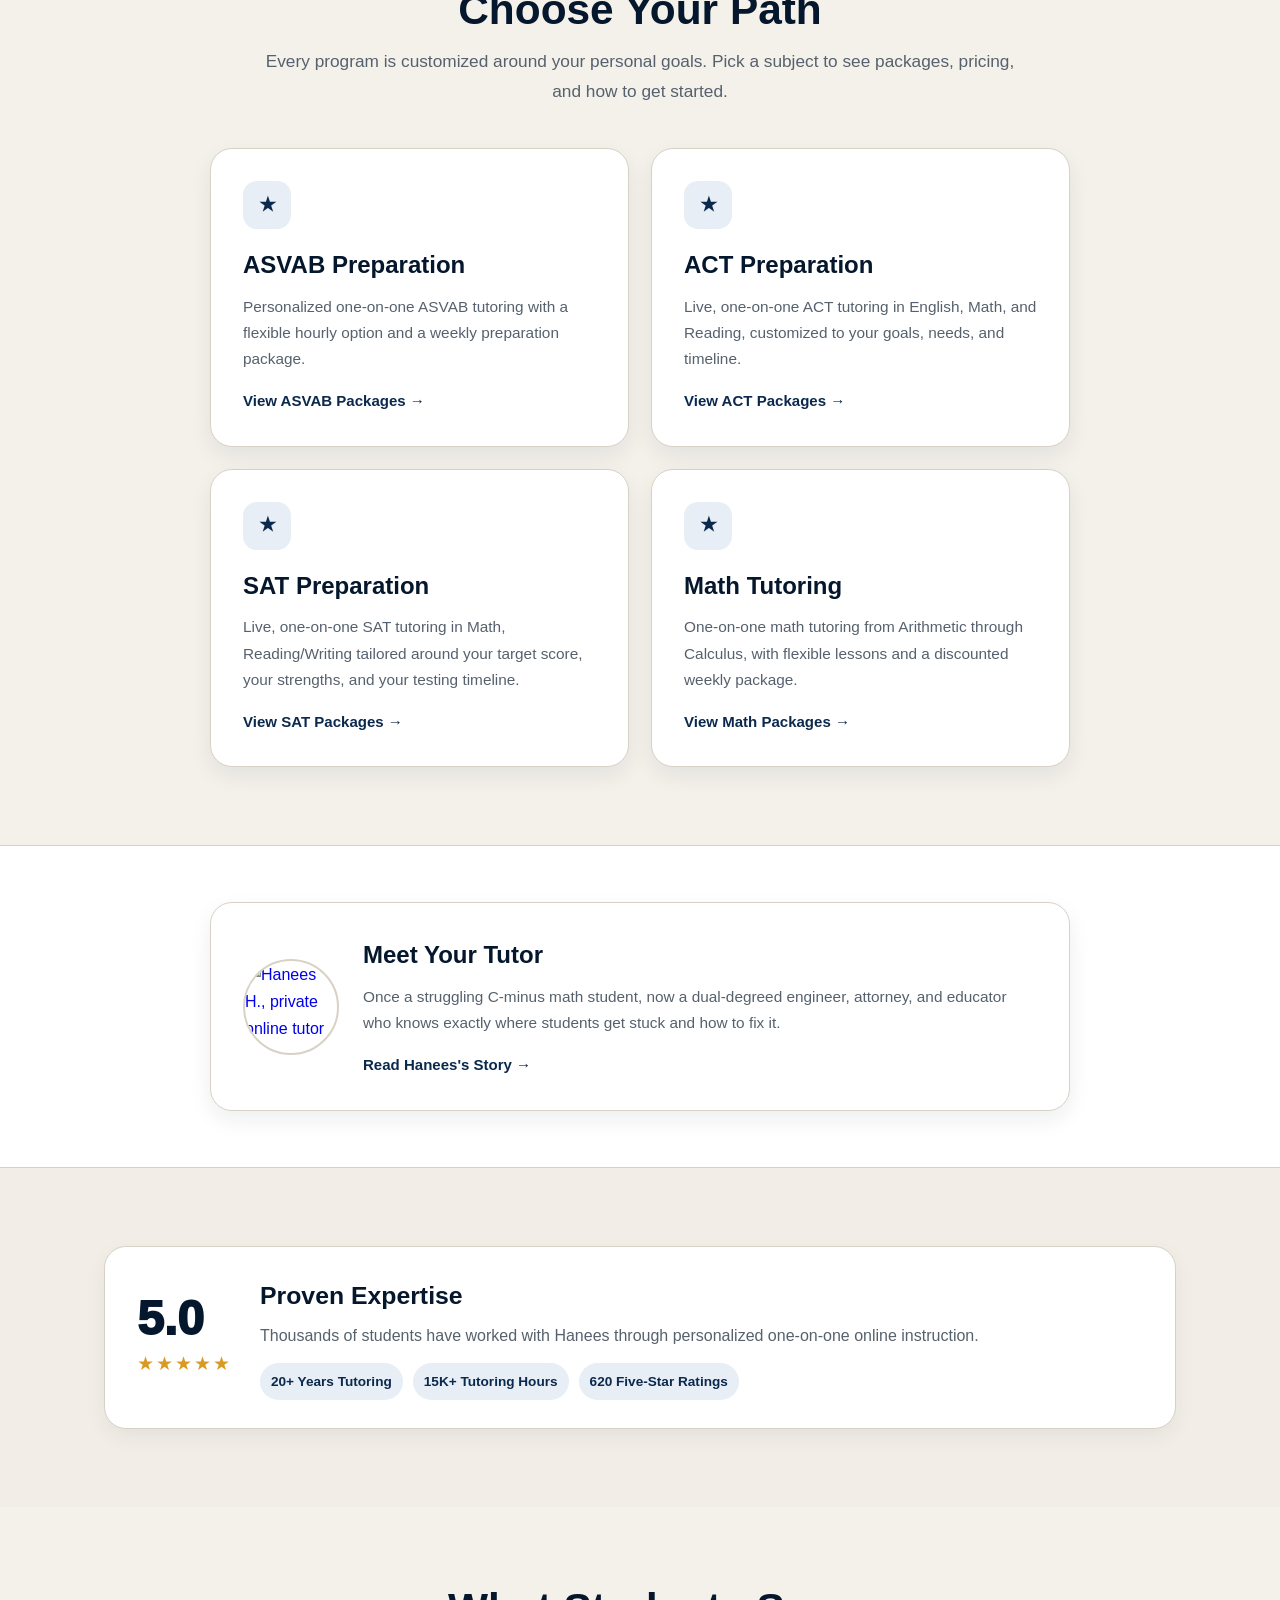
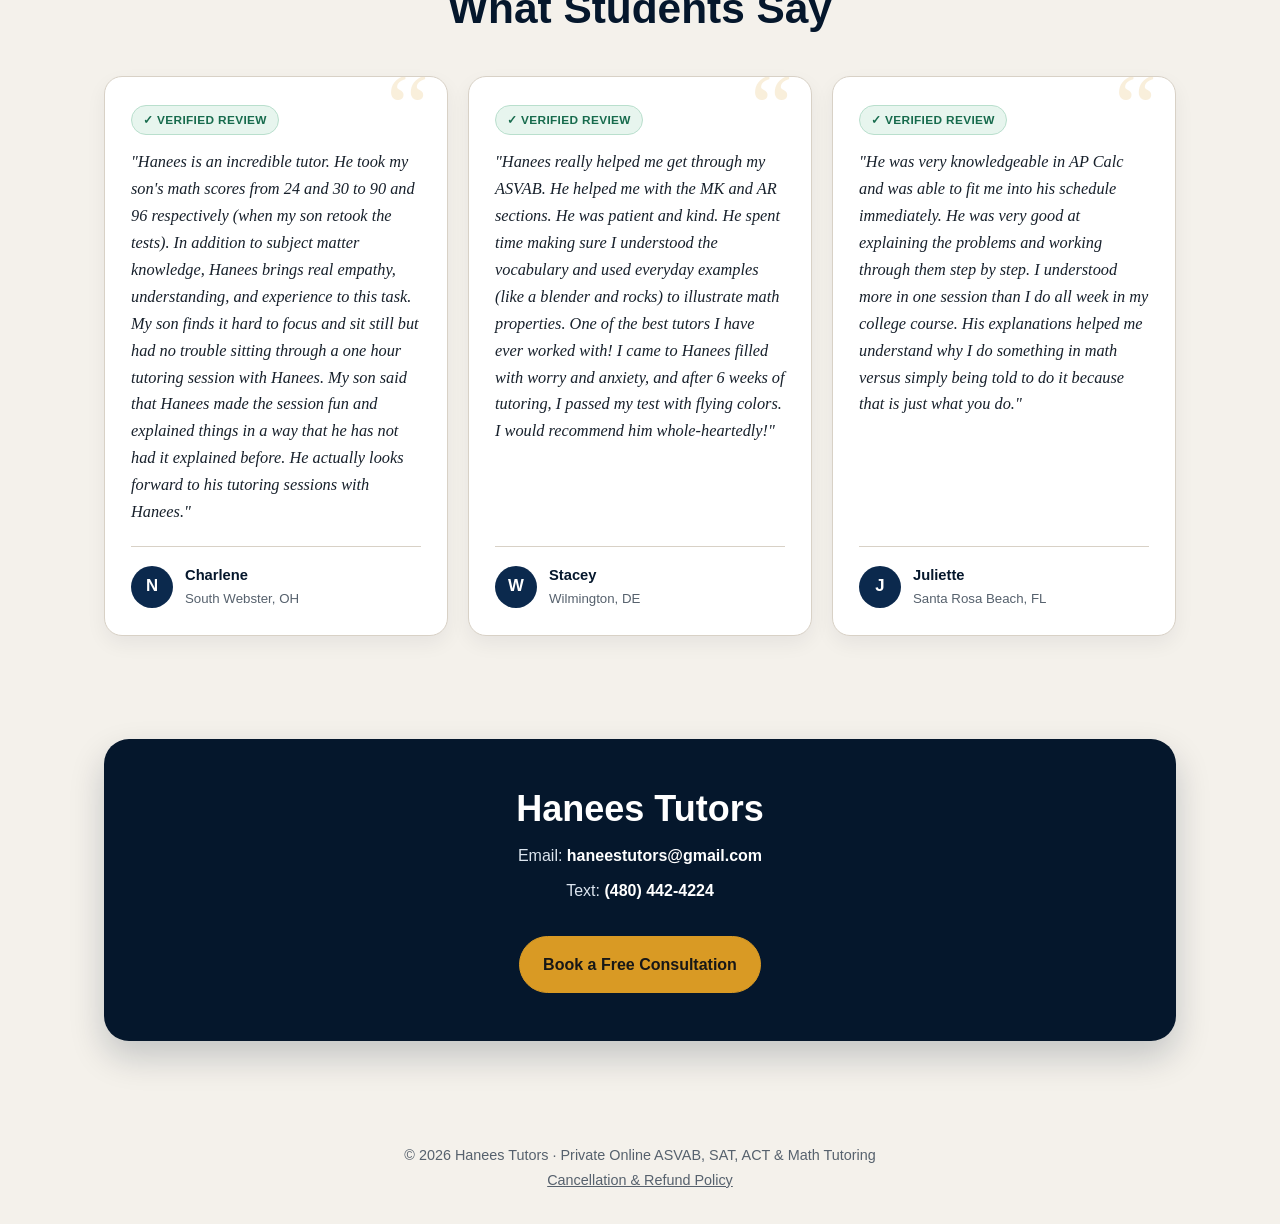
==== commit c1408fb6: "Update index.html" ====
--- a/index.html
+++ b/index.html
@@ -476,7 +476,9 @@
 (480) 442-4224
 </a>
 </p>
-
+<div class="hero-actions">
+<a class="button gold booking-trigger" href="#" data-booking-modal="bookingModalConsult">Book a Free Consultation</a>
+</div>
 </div>
 
 </div>
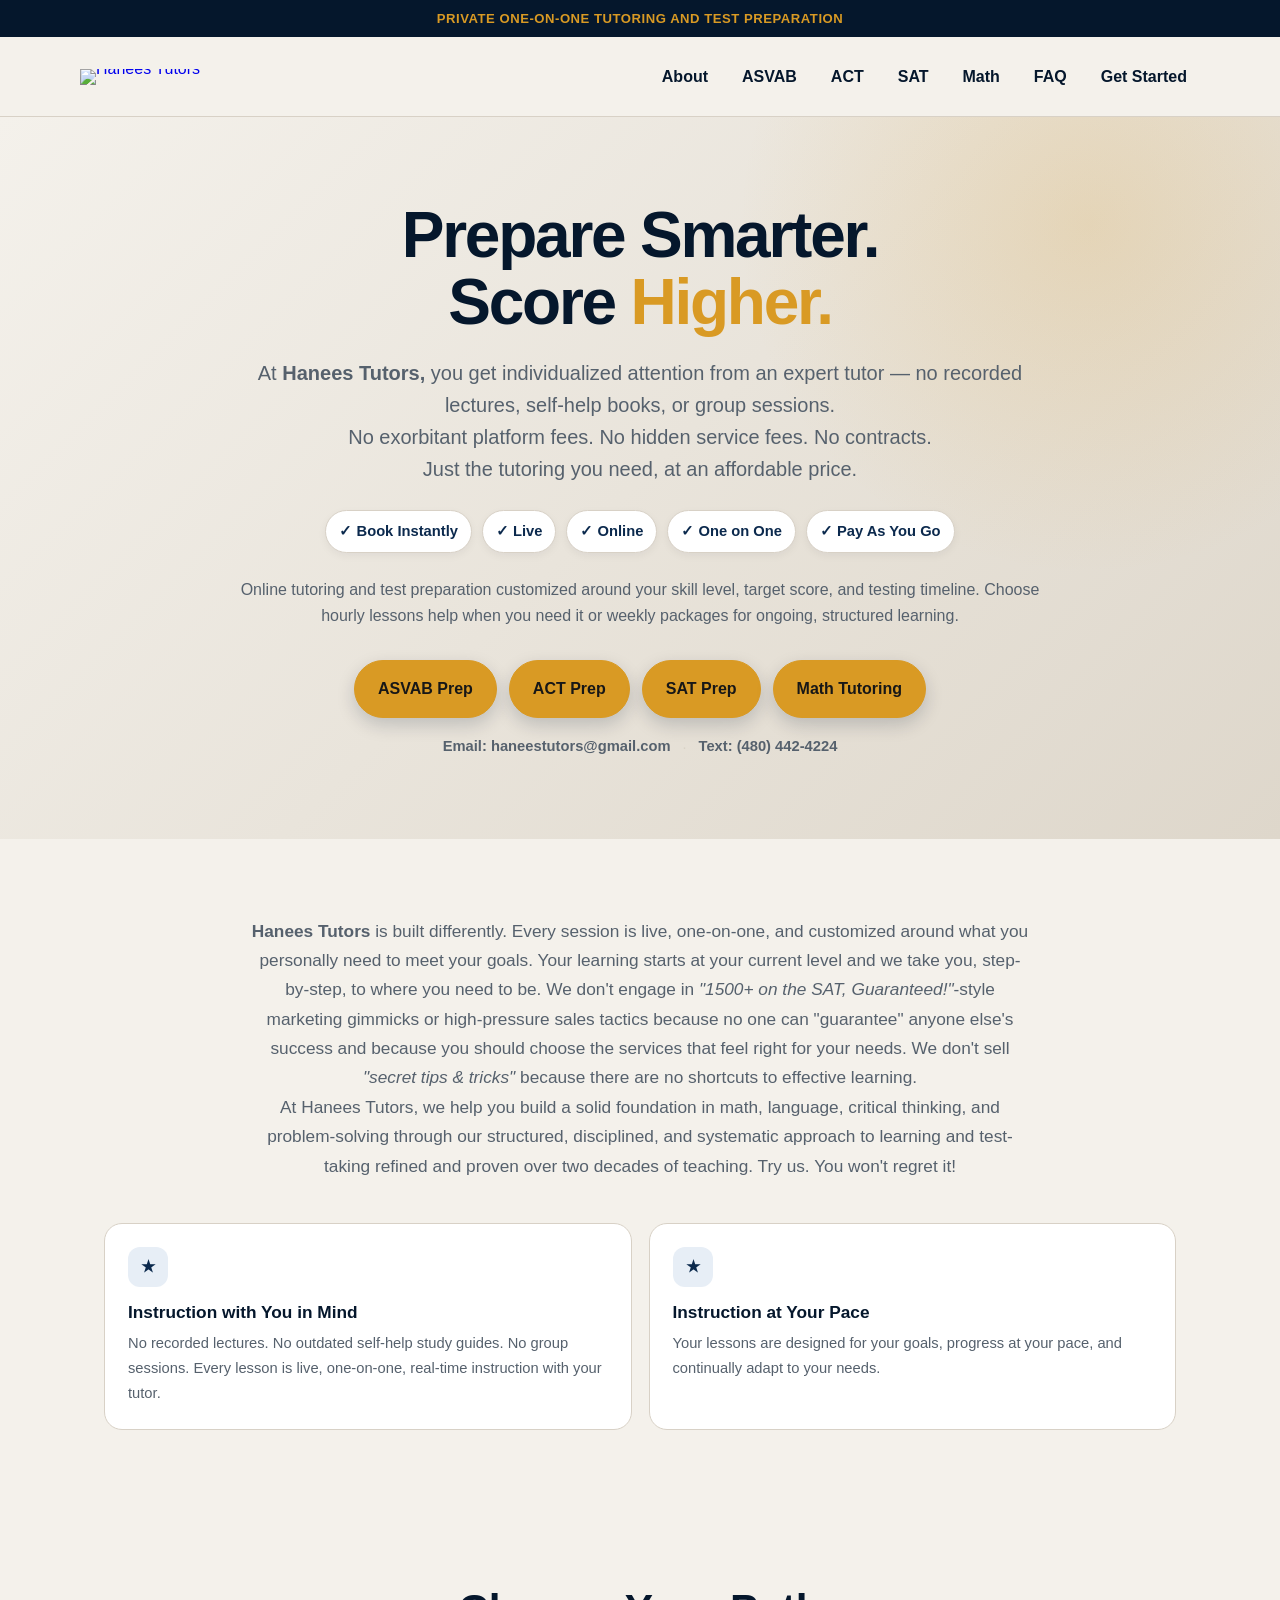
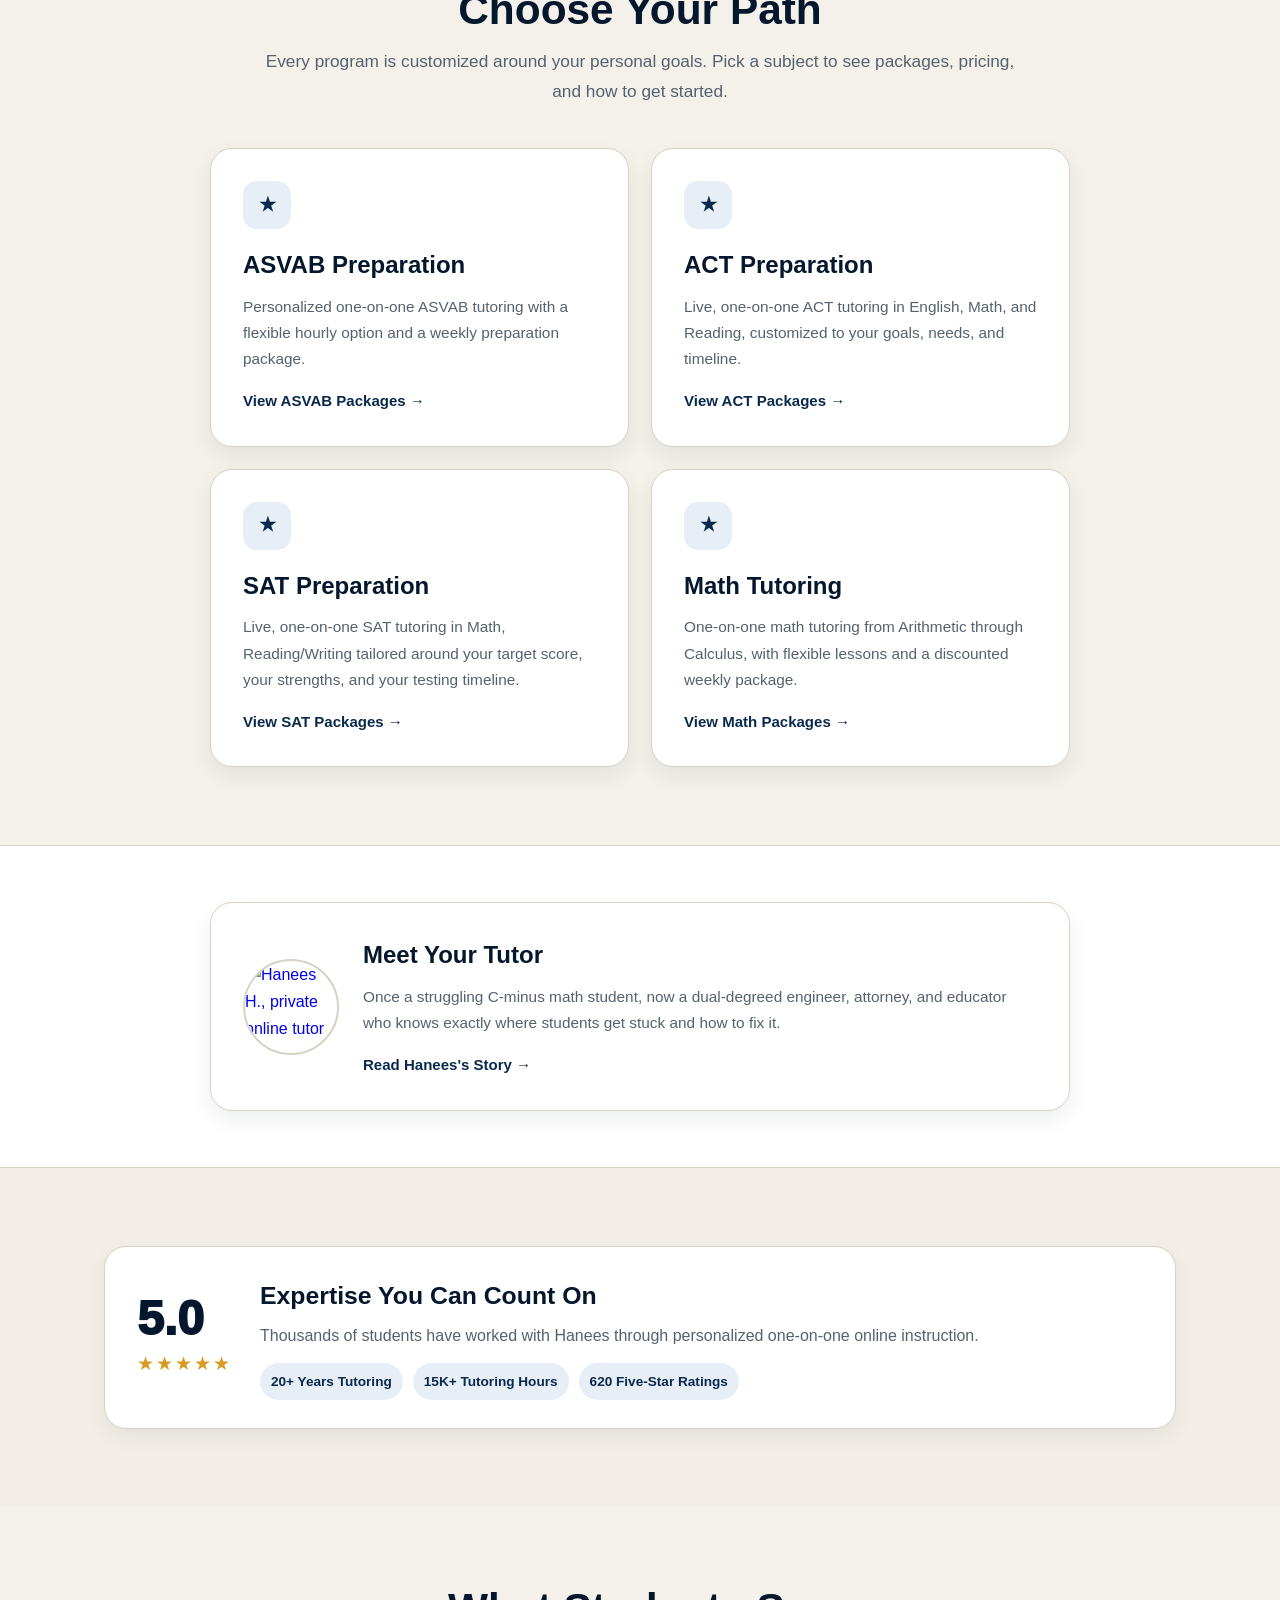
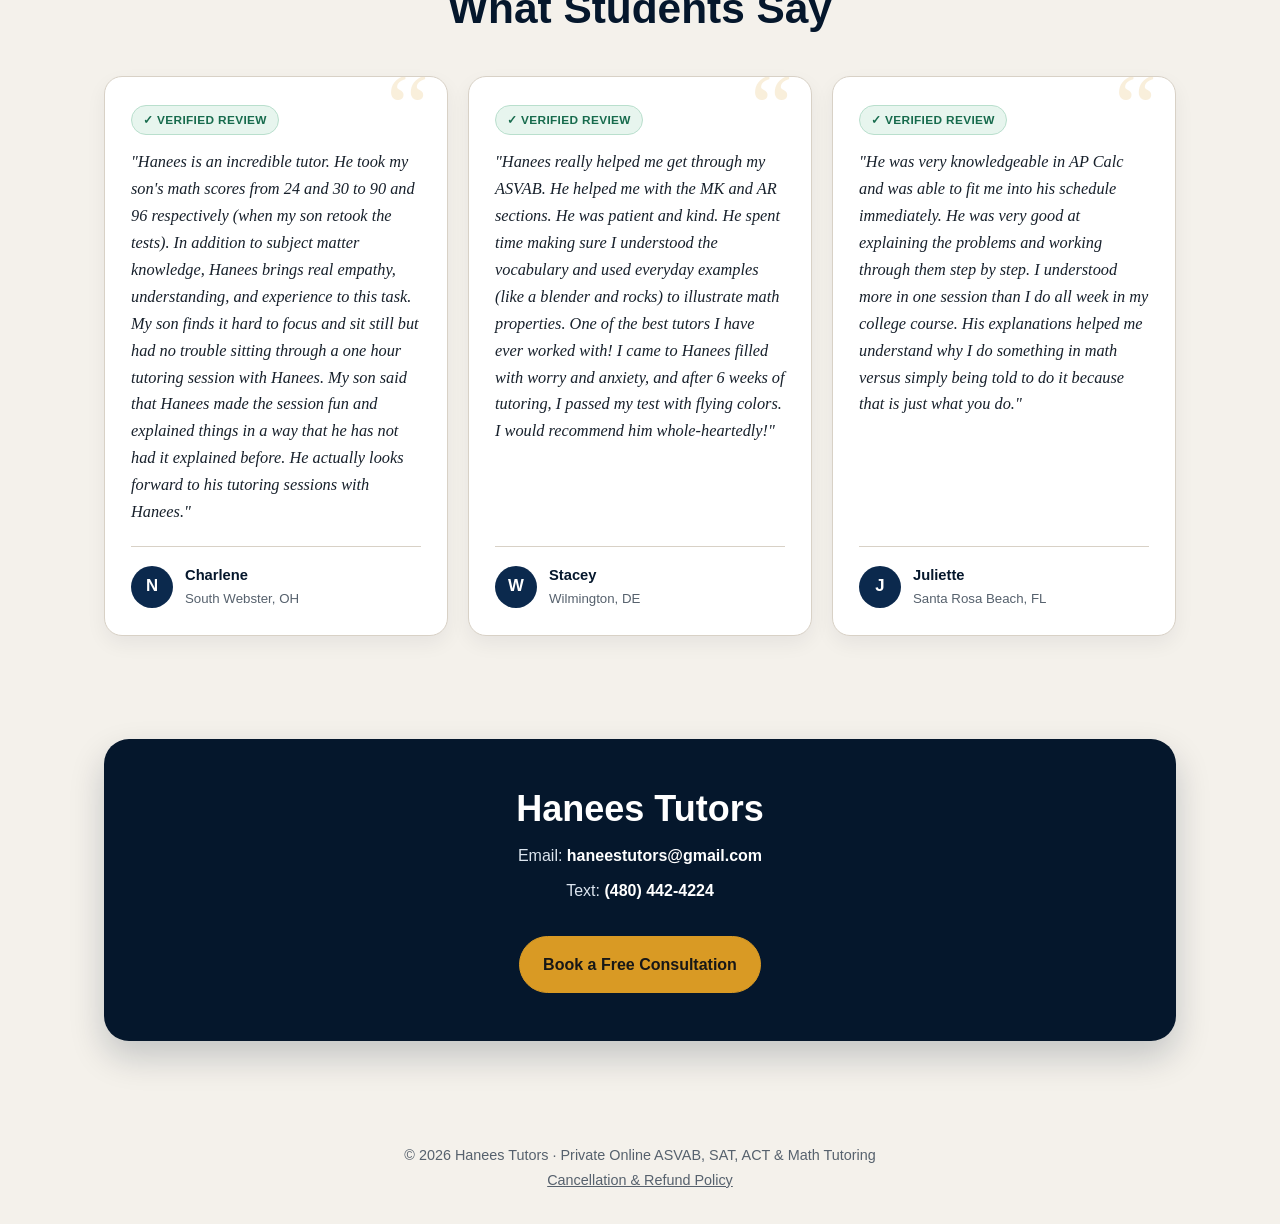
==== commit f315fe77: "Update index.html" ====
--- a/index.html
+++ b/index.html
@@ -350,7 +350,7 @@
 <div>
 
 <h2>
-Proven Expertise
+Expertise You Can Count On
 </h2>
 
 <p>
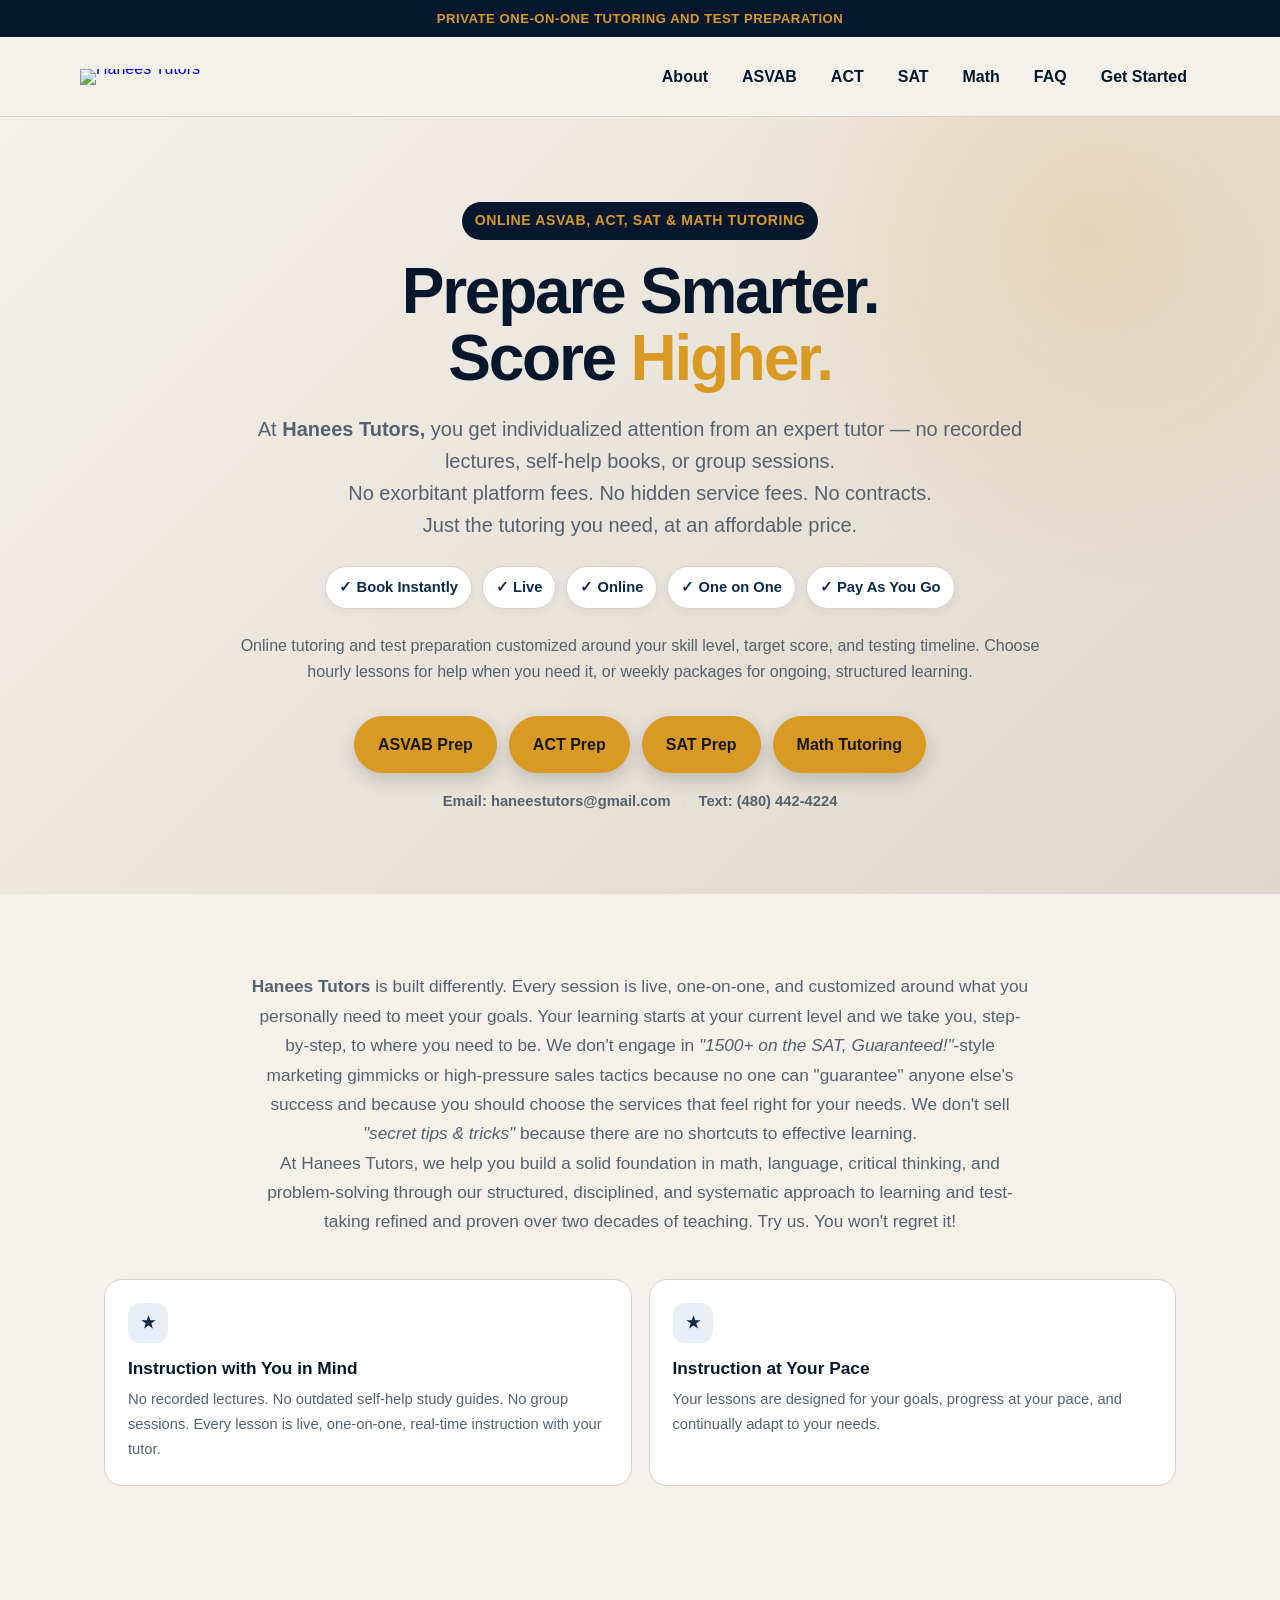
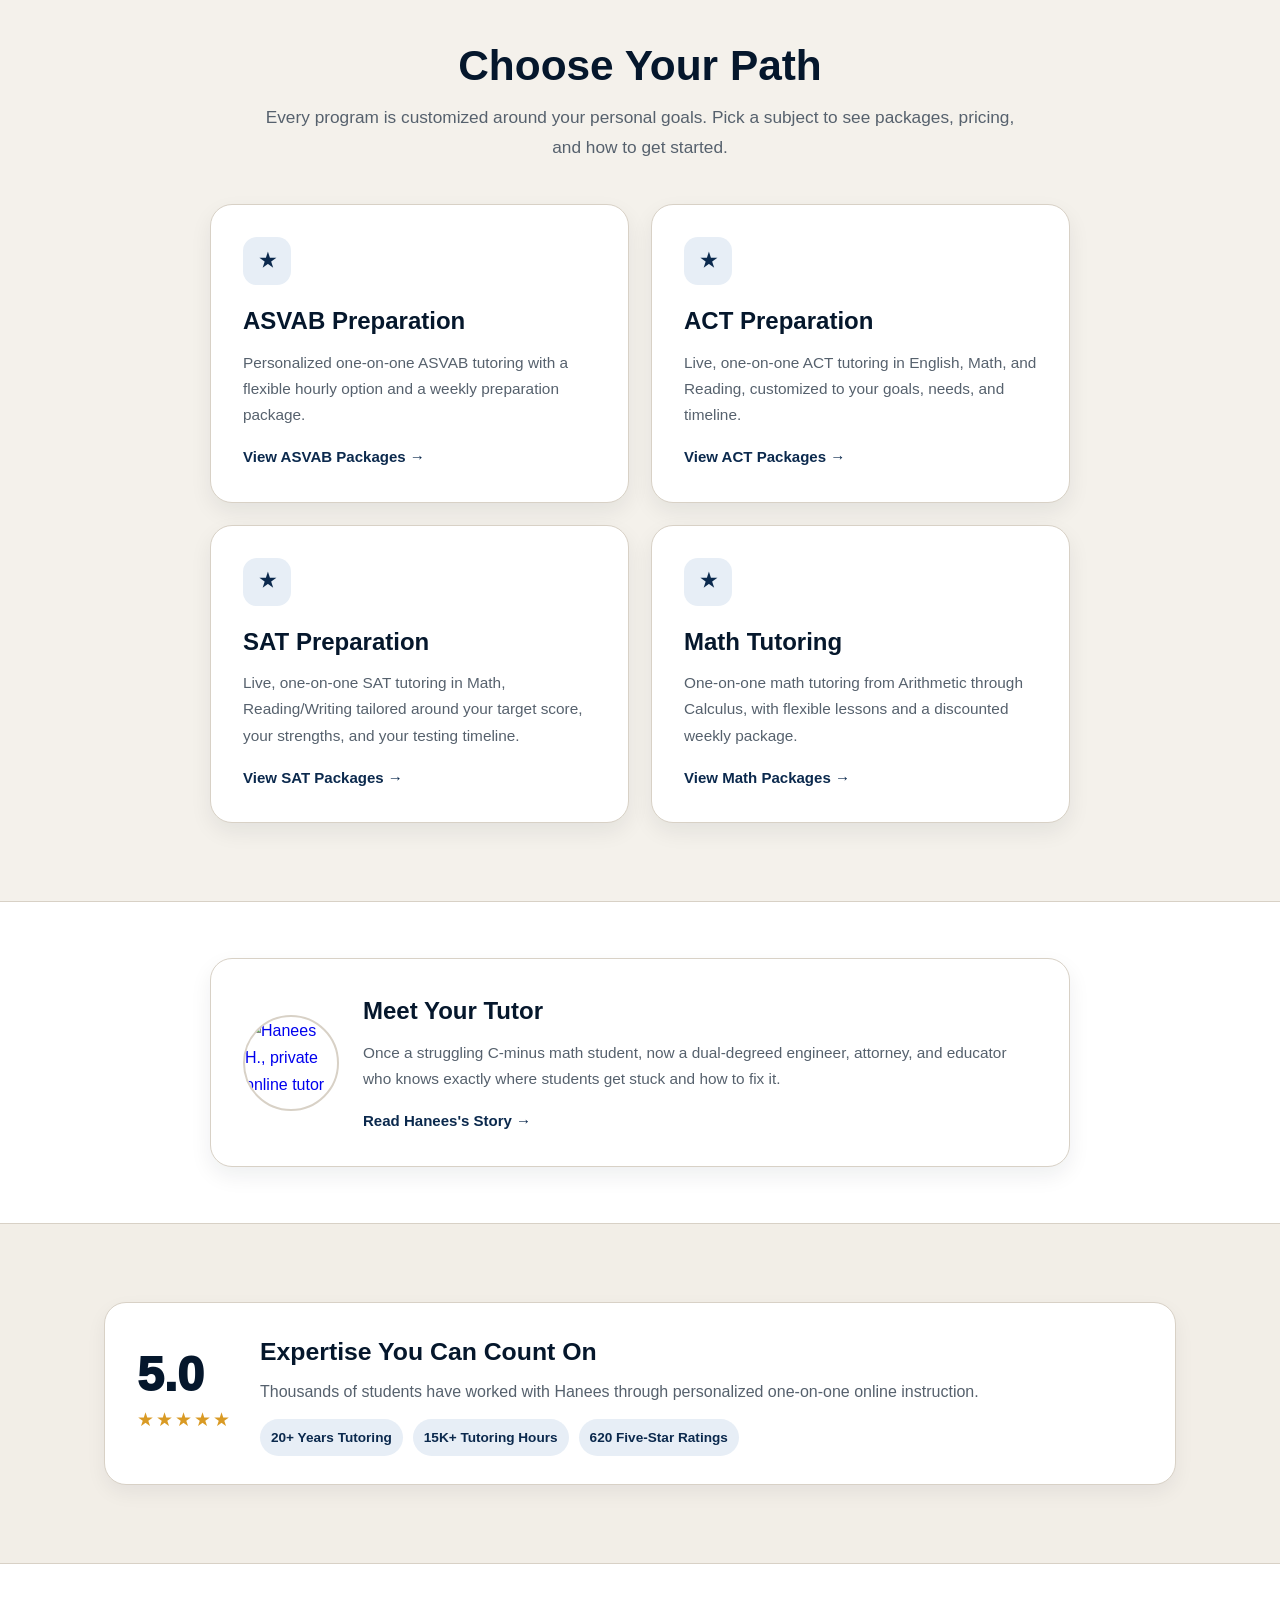
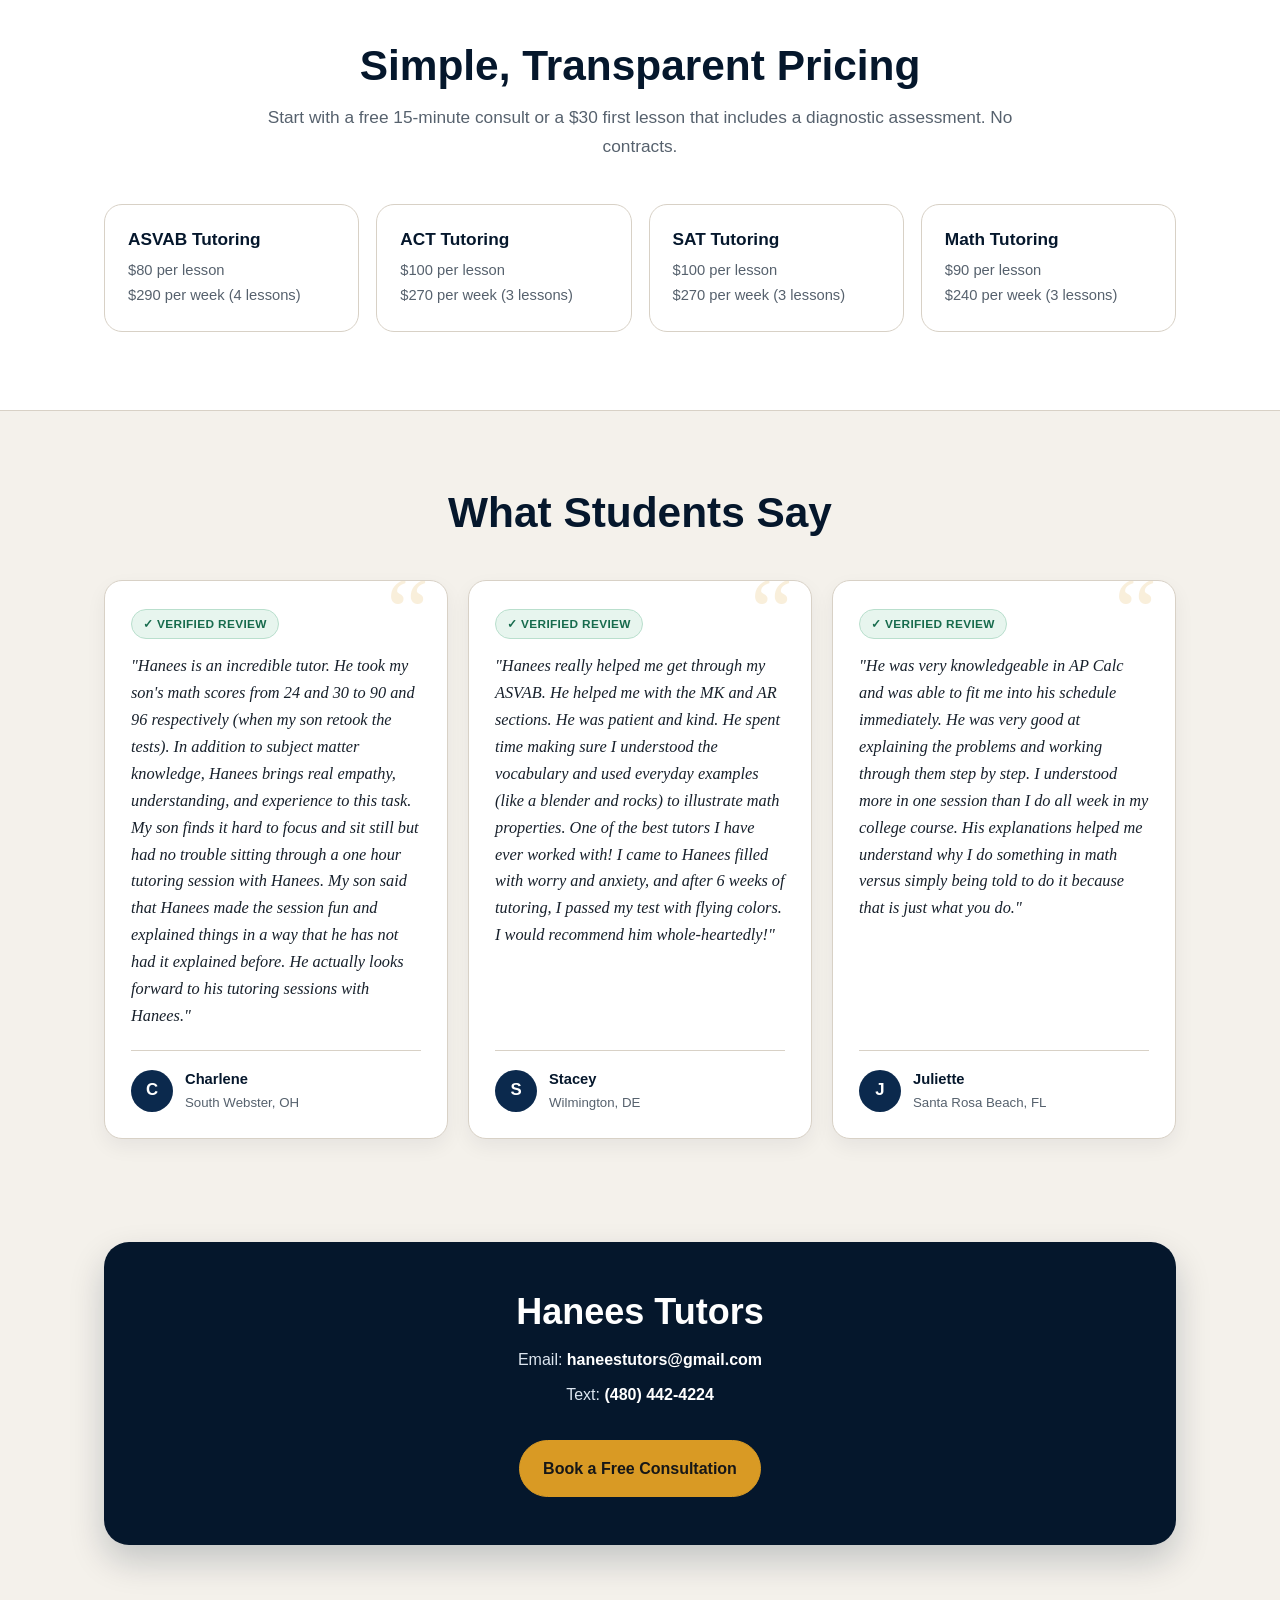
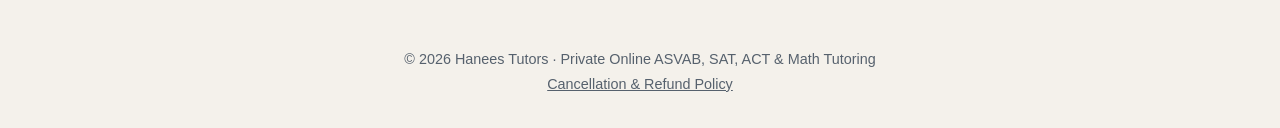
==== commit 49905888: "Update index.html" ====
--- a/index.html
+++ b/index.html
@@ -24,7 +24,7 @@
 
 <title>Hanees Tutors | Private Online Test Prep &amp; Tutoring</title>
 
-<meta name="description" content="Expert, customized one-on-one online tutoring for ASVAB, ACT, SAT, and Math, taught live by an experienced engineer, attorney, and educator.">
+<meta name="description" content="Live one-on-one online ASVAB, ACT, SAT, and math tutoring from an engineer and attorney with 20+ years of experience. Free 15-minute consult and $30 first lesson."> 
 
 <meta name="robots" content="index, follow">
 <meta name="author" content="Hanees H.">
@@ -37,7 +37,7 @@
 <meta property="og:image" content="https://haneestutors.com/profile.jpg">
 
 <meta name="twitter:card" content="summary_large_image">
-<meta name="twitter:title" content="Hanees Tutors |  Online Test Prep">
+<meta name="twitter:title" content="Hanees Tutors | Private Online Test Prep">
 <meta name="twitter:description" content="Personalized one-on-one ASVAB, ACT, SAT, and Math preparation with structured courses designed to help students improve their scores.">
 
 <script type="application/ld+json">
@@ -109,7 +109,7 @@
 <div class="container hero-layout">
 
 <div>
-
+<div class="eyebrow">Online ASVAB, ACT, SAT &amp; Math Tutoring</div>
 <h1>
 Prepare Smarter.<br>
 Score <span>Higher.</span>
@@ -129,7 +129,7 @@
 </div>
 
 <p class="hero-lead" style="font-size:1rem;">
-Online tutoring and test preparation customized around your skill level, target score, and testing timeline. Choose hourly lessons help when you need it or weekly packages for ongoing, structured learning.</p>
+Online tutoring and test preparation customized around your skill level, target score, and testing timeline. Choose hourly lessons for help when you need it, or weekly packages for ongoing, structured learning.</p>
 
 <div class="hero-actions">
 
@@ -374,7 +374,29 @@
 
 </section>
 
-
+<!-- PRICING AT A GLANCE -->
+
+<section id="pricing" style="background:#fff;border-top:1px solid var(--border);border-bottom:1px solid var(--border);">
+
+<div class="container">
+
+<div class="section-heading">
+<h2>Simple, Transparent Pricing</h2>
+<p>Start with a free 15-minute consult or a $30 first lesson that includes a diagnostic assessment. No contracts.</p>
+</div>
+
+<div class="why-grid">
+
+<div class="why-card"><h3>ASVAB Tutoring</h3><p>$80 per lesson<br>$290 per week (4 lessons)</p></div>
+<div class="why-card"><h3>ACT Tutoring</h3><p>$100 per lesson<br>$270 per week (3 lessons)</p></div>
+<div class="why-card"><h3>SAT Tutoring</h3><p>$100 per lesson<br>$270 per week (3 lessons)</p></div>
+<div class="why-card"><h3>Math Tutoring</h3><p>$90 per lesson<br>$240 per week (3 lessons)</p></div>
+
+</div>
+
+</div>
+
+</section>
 <!-- TESTIMONIALS -->
 
 <section class="testimonials">
@@ -400,7 +422,7 @@
 </p>
 
 <div class="testimonial-footer">
-<div class="testimonial-avatar">N</div>
+<div class="testimonial-avatar">C</div>
 <div>
 <div class="testimonial-attribution">Charlene</div>
   <div class="testimonial-location">South Webster, OH</div>
@@ -418,7 +440,7 @@
 </p>
 
 <div class="testimonial-footer">
-<div class="testimonial-avatar">W</div>
+<div class="testimonial-avatar">S</div>
 <div>
 <div class="testimonial-attribution">Stacey</div>
 <div class="testimonial-location">Wilmington, DE</div>
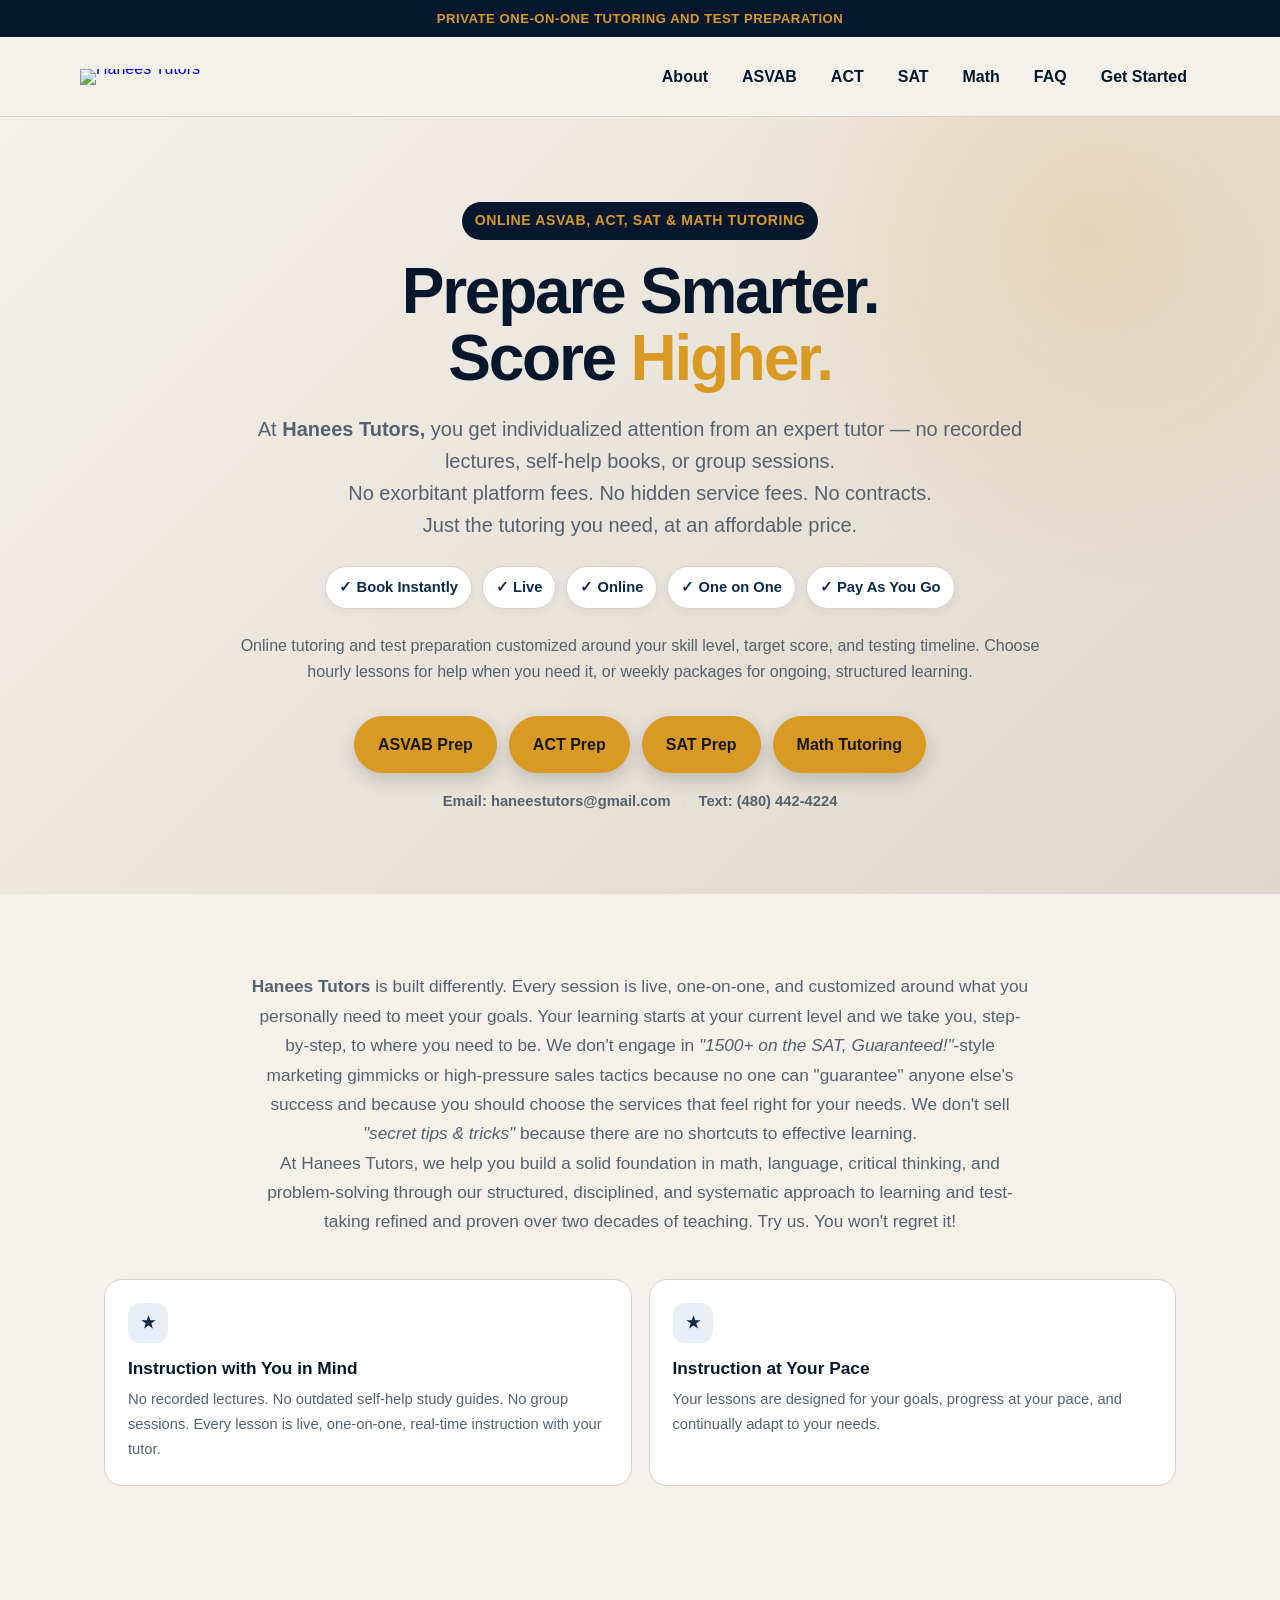
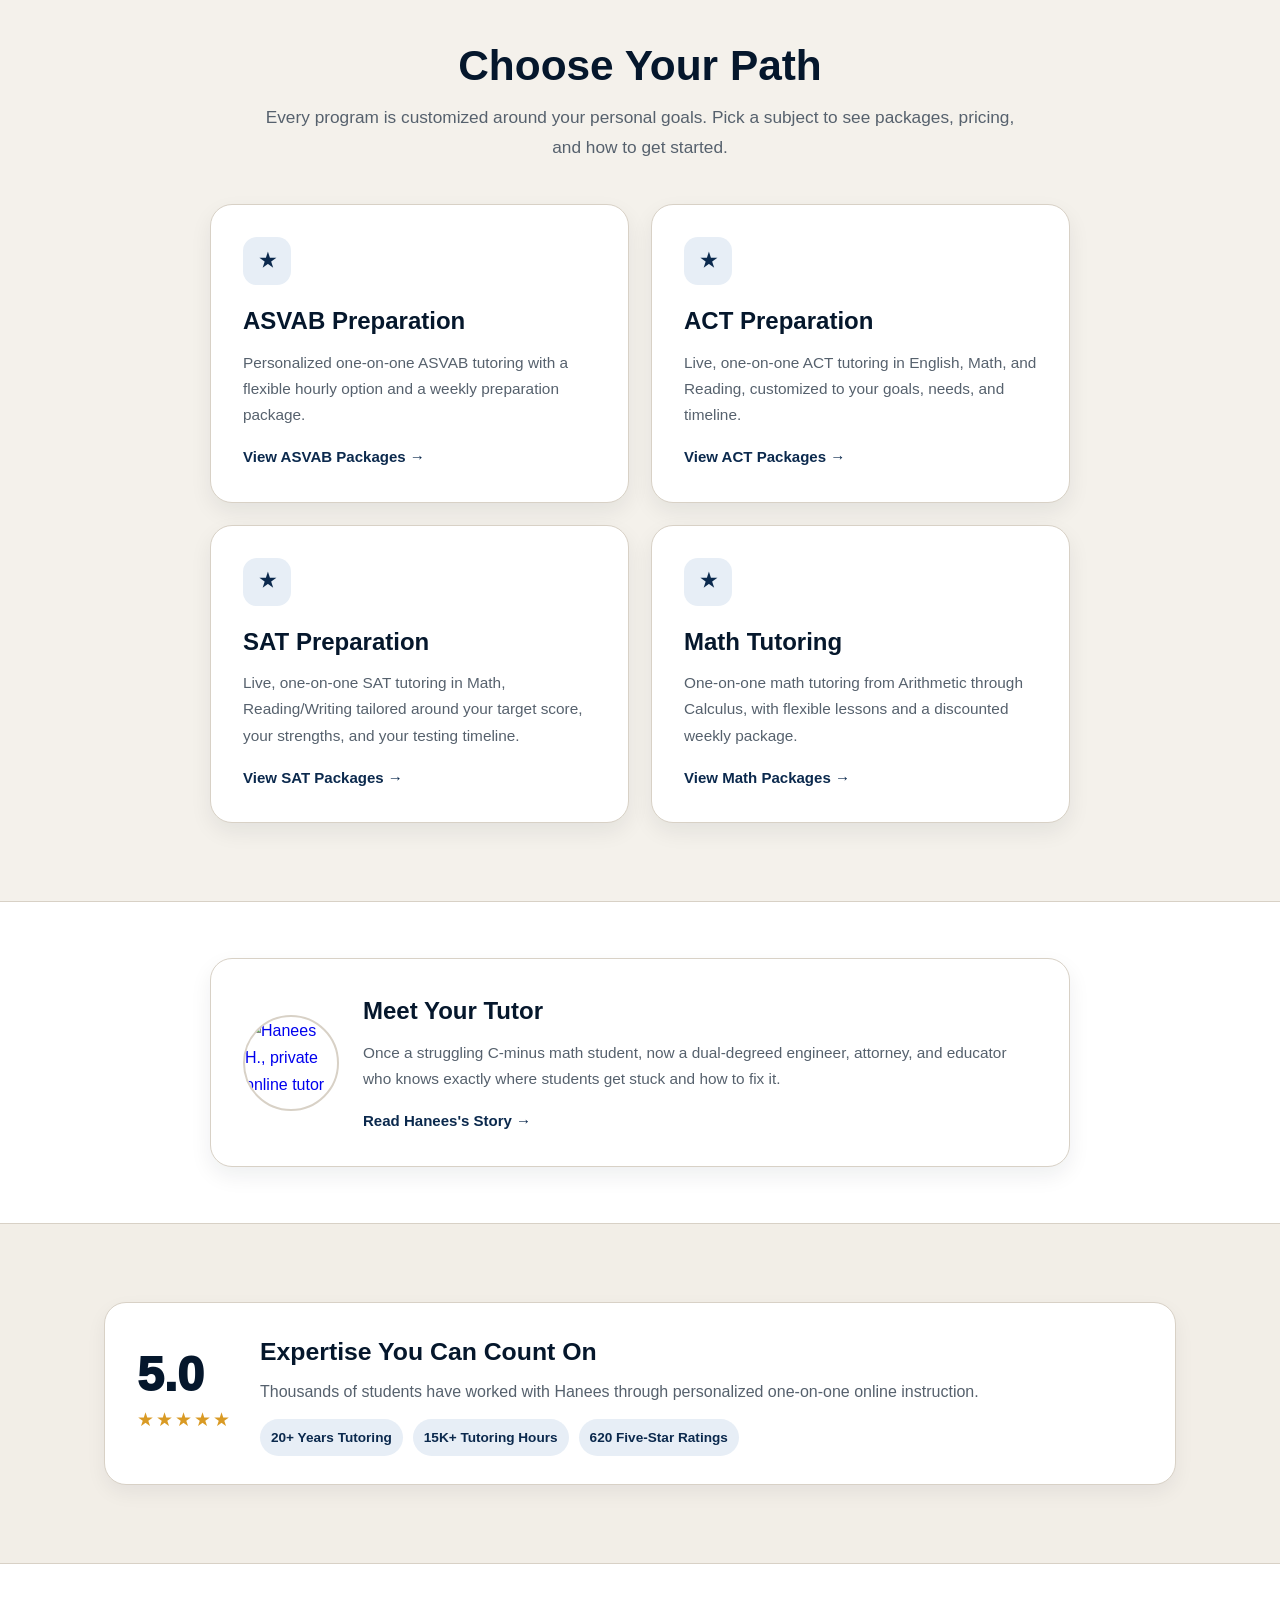
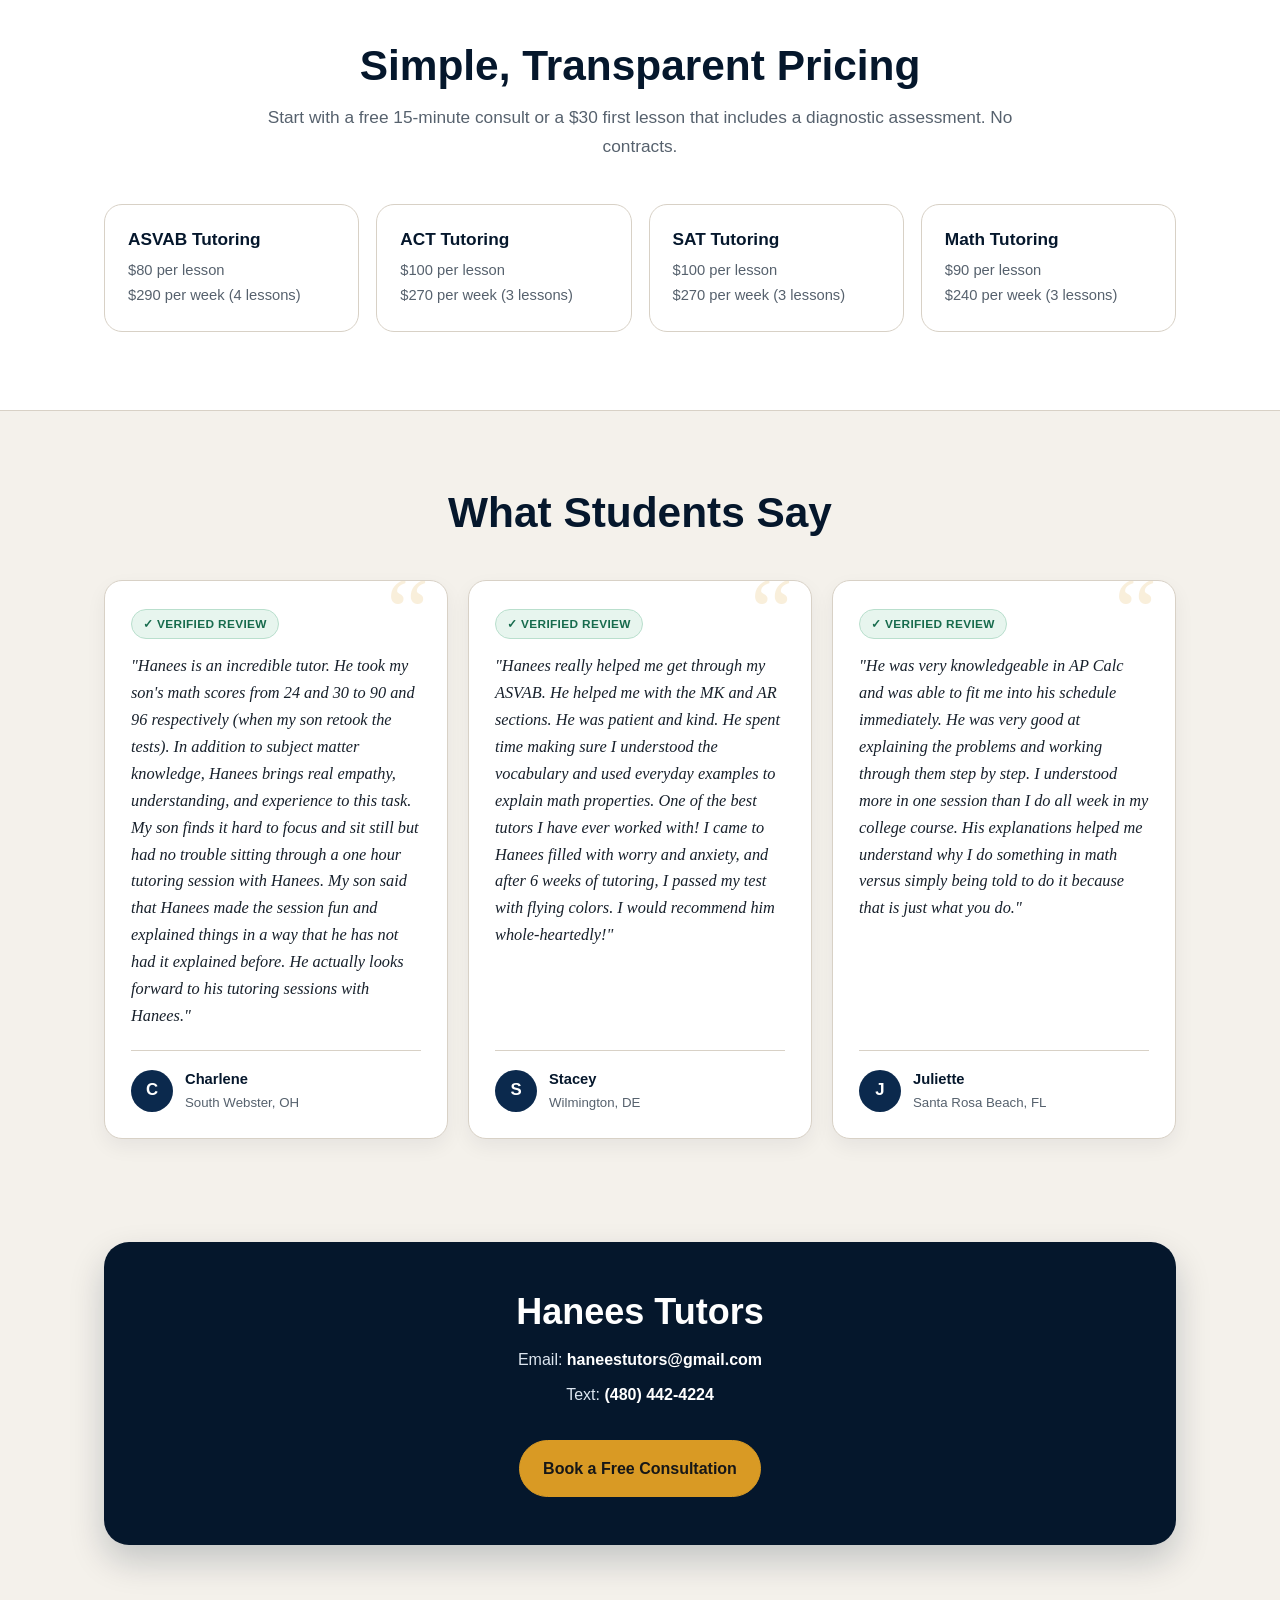
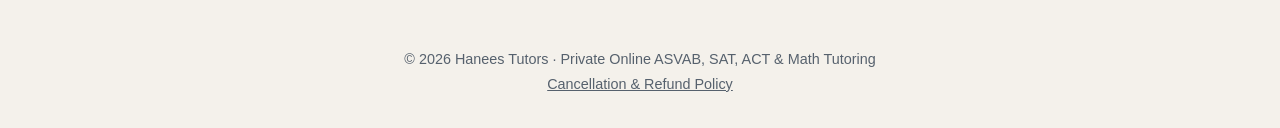
==== commit 438651f5: "Update index.html" ====
--- a/index.html
+++ b/index.html
@@ -436,7 +436,7 @@
 <div class="testimonial-badge">✓ Verified Review</div>
 
 <p class="testimonial-quote">
-"Hanees really helped me get through my ASVAB. He helped me with the MK and AR sections. He was patient and kind. He spent time making sure I understood the vocabulary and used everyday examples (like a blender and rocks) to illustrate math properties. One of the best tutors I have ever worked with! I came to Hanees filled with worry and anxiety, and after 6 weeks of tutoring, I passed my test with flying colors. I would recommend him whole-heartedly!"
+"Hanees really helped me get through my ASVAB. He helped me with the MK and AR sections. He was patient and kind. He spent time making sure I understood the vocabulary and used everyday examples to explain math properties. One of the best tutors I have ever worked with! I came to Hanees filled with worry and anxiety, and after 6 weeks of tutoring, I passed my test with flying colors. I would recommend him whole-heartedly!"
 </p>
 
 <div class="testimonial-footer">
